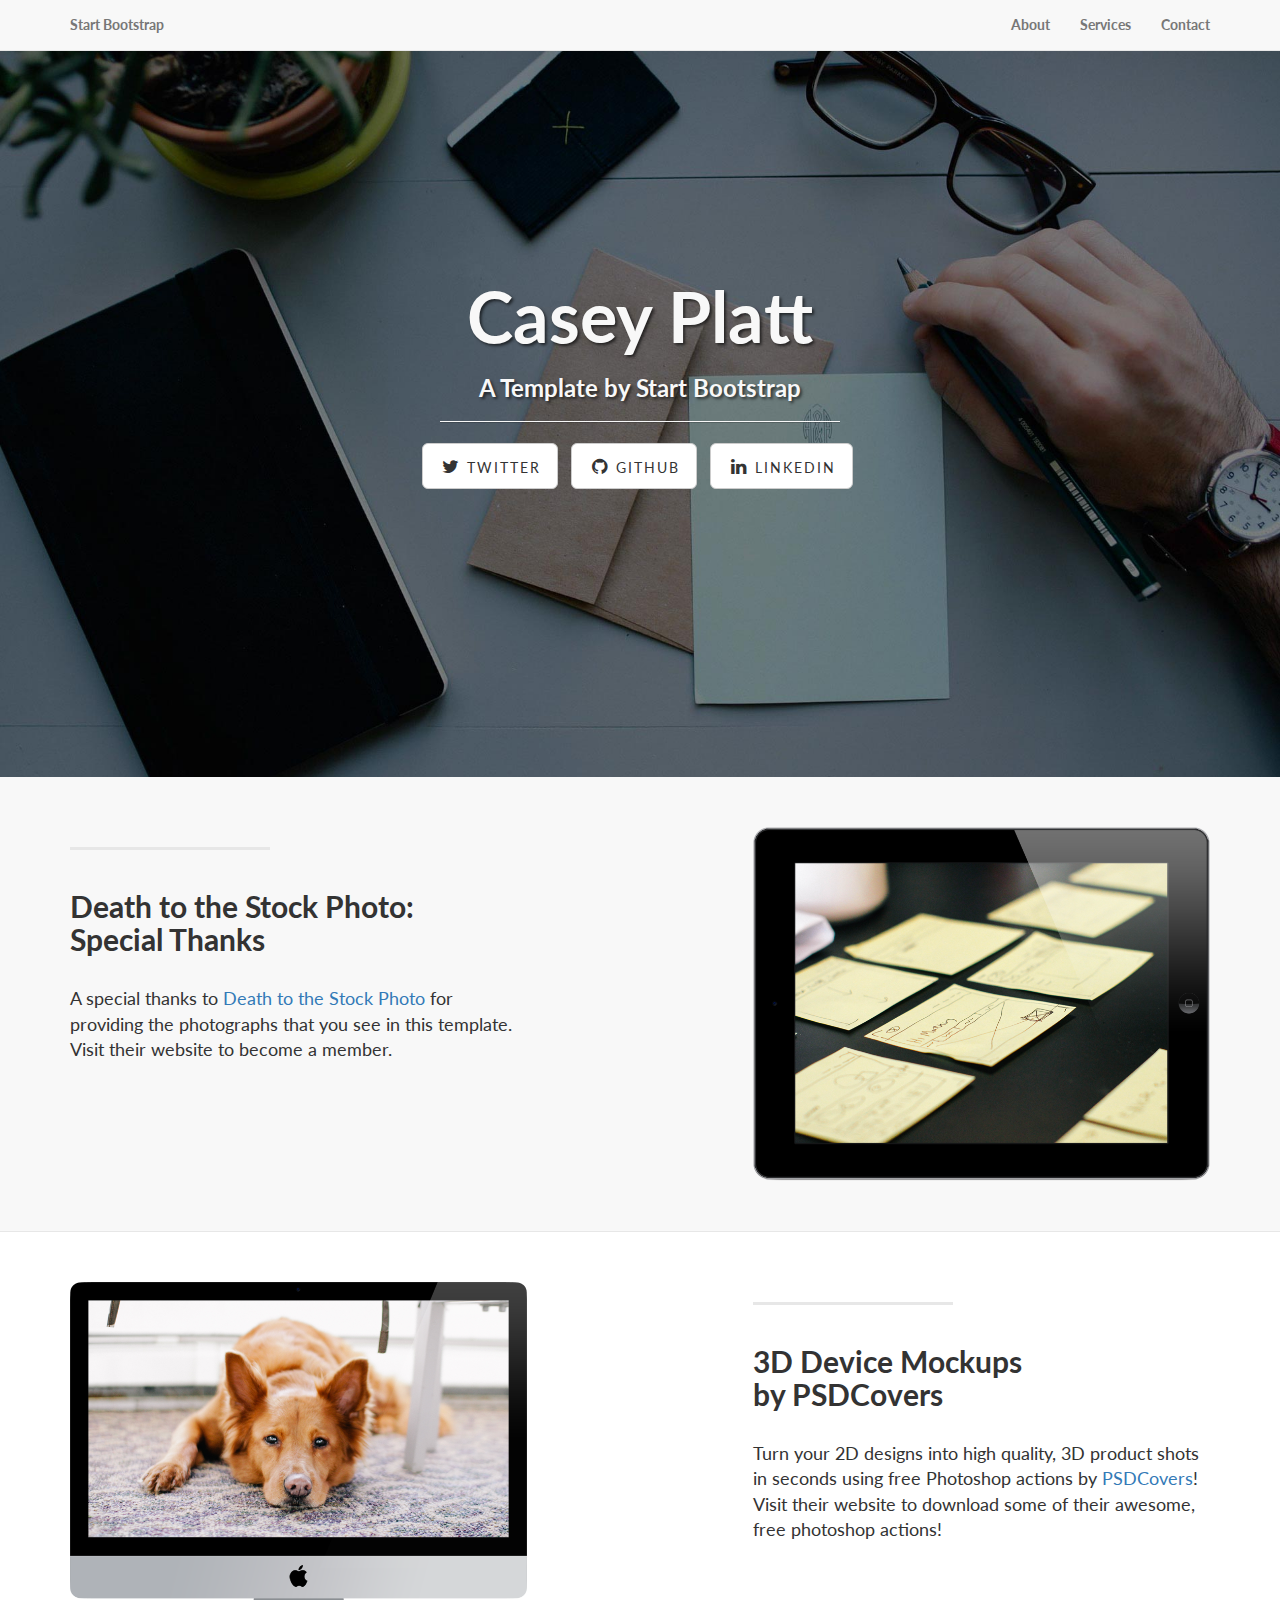
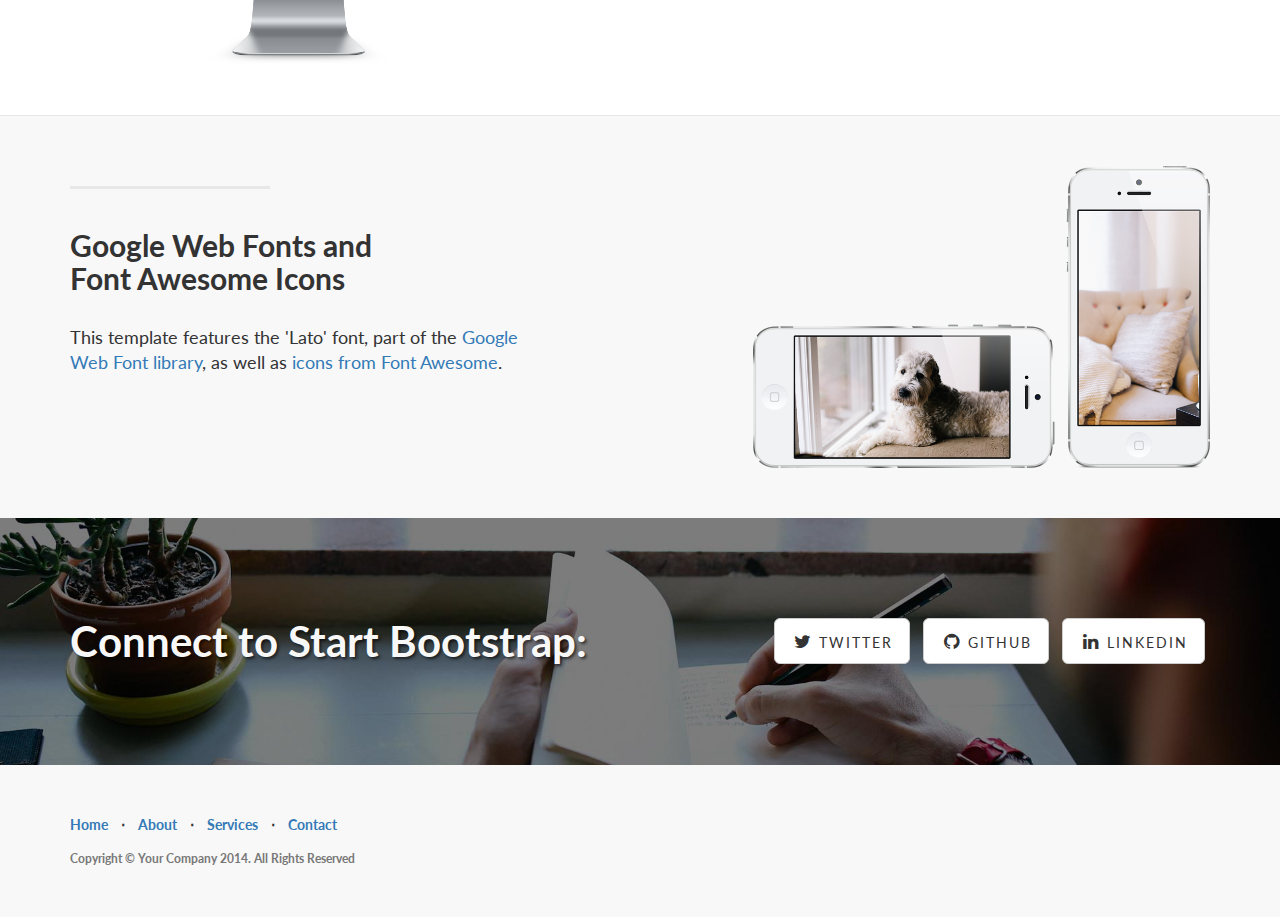
==== index.html @ 1c69d6a0 "Change name to my name" ====
<!DOCTYPE html>
<html lang="en">

<head>

    <meta charset="utf-8">
    <meta http-equiv="X-UA-Compatible" content="IE=edge">
    <meta name="viewport" content="width=device-width, initial-scale=1">
    <meta name="description" content="">
    <meta name="author" content="">

    <title>Landing Page - Start Bootstrap Theme</title>

    <!-- Bootstrap Core CSS -->
    <link href="css/bootstrap.min.css" rel="stylesheet">

    <!-- Custom CSS -->
    <link href="css/landing-page.css" rel="stylesheet">

    <!-- Custom Fonts -->
    <link href="font-awesome/css/font-awesome.min.css" rel="stylesheet" type="text/css">
    <link href="https://fonts.googleapis.com/css?family=Lato:300,400,700,300italic,400italic,700italic" rel="stylesheet" type="text/css">

    <!-- HTML5 Shim and Respond.js IE8 support of HTML5 elements and media queries -->
    <!-- WARNING: Respond.js doesn't work if you view the page via file:// -->
    <!--[if lt IE 9]>
        <script src="https://oss.maxcdn.com/libs/html5shiv/3.7.0/html5shiv.js"></script>
        <script src="https://oss.maxcdn.com/libs/respond.js/1.4.2/respond.min.js"></script>
    <![endif]-->

</head>

<body>

    <!-- Navigation -->
    <nav class="navbar navbar-default navbar-fixed-top topnav" role="navigation">
        <div class="container topnav">
            <!-- Brand and toggle get grouped for better mobile display -->
            <div class="navbar-header">
                <button type="button" class="navbar-toggle" data-toggle="collapse" data-target="#bs-example-navbar-collapse-1">
                    <span class="sr-only">Toggle navigation</span>
                    <span class="icon-bar"></span>
                    <span class="icon-bar"></span>
                    <span class="icon-bar"></span>
                </button>
                <a class="navbar-brand topnav" href="#">Start Bootstrap</a>
            </div>
            <!-- Collect the nav links, forms, and other content for toggling -->
            <div class="collapse navbar-collapse" id="bs-example-navbar-collapse-1">
                <ul class="nav navbar-nav navbar-right">
                    <li>
                        <a href="#about">About</a>
                    </li>
                    <li>
                        <a href="#services">Services</a>
                    </li>
                    <li>
                        <a href="#contact">Contact</a>
                    </li>
                </ul>
            </div>
            <!-- /.navbar-collapse -->
        </div>
        <!-- /.container -->
    </nav>


    <!-- Header -->
    <a name="about"></a>
    <div class="intro-header">
        <div class="container">

            <div class="row">
                <div class="col-lg-12">
                    <div class="intro-message">
                        <h1>Casey Platt</h1>
                        <h3>A Template by Start Bootstrap</h3>
                        <hr class="intro-divider">
                        <ul class="list-inline intro-social-buttons">
                            <li>
                                <a href="https://twitter.com/SBootstrap" class="btn btn-default btn-lg"><i class="fa fa-twitter fa-fw"></i> <span class="network-name">Twitter</span></a>
                            </li>
                            <li>
                                <a href="https://github.com/IronSummitMedia/startbootstrap" class="btn btn-default btn-lg"><i class="fa fa-github fa-fw"></i> <span class="network-name">Github</span></a>
                            </li>
                            <li>
                                <a href="#" class="btn btn-default btn-lg"><i class="fa fa-linkedin fa-fw"></i> <span class="network-name">Linkedin</span></a>
                            </li>
                        </ul>
                    </div>
                </div>
            </div>

        </div>
        <!-- /.container -->

    </div>
    <!-- /.intro-header -->

    <!-- Page Content -->

	<a  name="services"></a>
    <div class="content-section-a">

        <div class="container">
            <div class="row">
                <div class="col-lg-5 col-sm-6">
                    <hr class="section-heading-spacer">
                    <div class="clearfix"></div>
                    <h2 class="section-heading">Death to the Stock Photo:<br>Special Thanks</h2>
                    <p class="lead">A special thanks to <a target="_blank" href="http://join.deathtothestockphoto.com/">Death to the Stock Photo</a> for providing the photographs that you see in this template. Visit their website to become a member.</p>
                </div>
                <div class="col-lg-5 col-lg-offset-2 col-sm-6">
                    <img class="img-responsive" src="img/ipad.png" alt="">
                </div>
            </div>

        </div>
        <!-- /.container -->

    </div>
    <!-- /.content-section-a -->

    <div class="content-section-b">

        <div class="container">

            <div class="row">
                <div class="col-lg-5 col-lg-offset-1 col-sm-push-6  col-sm-6">
                    <hr class="section-heading-spacer">
                    <div class="clearfix"></div>
                    <h2 class="section-heading">3D Device Mockups<br>by PSDCovers</h2>
                    <p class="lead">Turn your 2D designs into high quality, 3D product shots in seconds using free Photoshop actions by <a target="_blank" href="http://www.psdcovers.com/">PSDCovers</a>! Visit their website to download some of their awesome, free photoshop actions!</p>
                </div>
                <div class="col-lg-5 col-sm-pull-6  col-sm-6">
                    <img class="img-responsive" src="img/dog.png" alt="">
                </div>
            </div>

        </div>
        <!-- /.container -->

    </div>
    <!-- /.content-section-b -->

    <div class="content-section-a">

        <div class="container">

            <div class="row">
                <div class="col-lg-5 col-sm-6">
                    <hr class="section-heading-spacer">
                    <div class="clearfix"></div>
                    <h2 class="section-heading">Google Web Fonts and<br>Font Awesome Icons</h2>
                    <p class="lead">This template features the 'Lato' font, part of the <a target="_blank" href="http://www.google.com/fonts">Google Web Font library</a>, as well as <a target="_blank" href="http://fontawesome.io">icons from Font Awesome</a>.</p>
                </div>
                <div class="col-lg-5 col-lg-offset-2 col-sm-6">
                    <img class="img-responsive" src="img/phones.png" alt="">
                </div>
            </div>

        </div>
        <!-- /.container -->

    </div>
    <!-- /.content-section-a -->

	<a  name="contact"></a>
    <div class="banner">

        <div class="container">

            <div class="row">
                <div class="col-lg-6">
                    <h2>Connect to Start Bootstrap:</h2>
                </div>
                <div class="col-lg-6">
                    <ul class="list-inline banner-social-buttons">
                        <li>
                            <a href="https://twitter.com/SBootstrap" class="btn btn-default btn-lg"><i class="fa fa-twitter fa-fw"></i> <span class="network-name">Twitter</span></a>
                        </li>
                        <li>
                            <a href="https://github.com/IronSummitMedia/startbootstrap" class="btn btn-default btn-lg"><i class="fa fa-github fa-fw"></i> <span class="network-name">Github</span></a>
                        </li>
                        <li>
                            <a href="#" class="btn btn-default btn-lg"><i class="fa fa-linkedin fa-fw"></i> <span class="network-name">Linkedin</span></a>
                        </li>
                    </ul>
                </div>
            </div>

        </div>
        <!-- /.container -->

    </div>
    <!-- /.banner -->

    <!-- Footer -->
    <footer>
        <div class="container">
            <div class="row">
                <div class="col-lg-12">
                    <ul class="list-inline">
                        <li>
                            <a href="#">Home</a>
                        </li>
                        <li class="footer-menu-divider">&sdot;</li>
                        <li>
                            <a href="#about">About</a>
                        </li>
                        <li class="footer-menu-divider">&sdot;</li>
                        <li>
                            <a href="#services">Services</a>
                        </li>
                        <li class="footer-menu-divider">&sdot;</li>
                        <li>
                            <a href="#contact">Contact</a>
                        </li>
                    </ul>
                    <p class="copyright text-muted small">Copyright &copy; Your Company 2014. All Rights Reserved</p>
                </div>
            </div>
        </div>
    </footer>

    <!-- jQuery -->
    <script src="js/jquery.js"></script>

    <!-- Bootstrap Core JavaScript -->
    <script src="js/bootstrap.min.js"></script>

</body>

</html>
---- css/landing-page.css ----
/*
 * Start Bootstrap - Landing Page (http://startbootstrap.com/)
 * Copyright 2013-2016 Start Bootstrap
 * Licensed under MIT (https://github.com/BlackrockDigital/startbootstrap/blob/gh-pages/LICENSE)
 */

body,
html {
    width: 100%;
    height: 100%;
}

body,
h1,
h2,
h3,
h4,
h5,
h6 {
    font-family: "Lato","Helvetica Neue",Helvetica,Arial,sans-serif;
    font-weight: 700;
}

.topnav {
    font-size: 14px; 
}

.lead {
    font-size: 18px;
    font-weight: 400;
}

.intro-header {
    padding-top: 50px; /* If you're making other pages, make sure there is 50px of padding to make sure the navbar doesn't overlap content! */
    padding-bottom: 50px;
    text-align: center;
    color: #f8f8f8;
    background: url(../img/intro-bg.jpg) no-repeat center center;
    background-size: cover;
}

.intro-message {
    position: relative;
    padding-top: 20%;
    padding-bottom: 20%;
}

.intro-message > h1 {
    margin: 0;
    text-shadow: 2px 2px 3px rgba(0,0,0,0.6);
    font-size: 5em;
}

.intro-divider {
    width: 400px;
    border-top: 1px solid #f8f8f8;
    border-bottom: 1px solid rgba(0,0,0,0.2);
}

.intro-message > h3 {
    text-shadow: 2px 2px 3px rgba(0,0,0,0.6);
}

@media(max-width:767px) {
    .intro-message {
        padding-bottom: 15%;
    }

    .intro-message > h1 {
        font-size: 3em;
    }

    ul.intro-social-buttons > li {
        display: block;
        margin-bottom: 20px;
        padding: 0;
    }

    ul.intro-social-buttons > li:last-child {
        margin-bottom: 0;
    }

    .intro-divider {
        width: 100%;
    }
}

.network-name {
    text-transform: uppercase;
    font-size: 14px;
    font-weight: 400;
    letter-spacing: 2px;
}

.content-section-a {
    padding: 50px 0;
    background-color: #f8f8f8;
}

.content-section-b {
    padding: 50px 0;
    border-top: 1px solid #e7e7e7;
    border-bottom: 1px solid #e7e7e7;
}

.section-heading {
    margin-bottom: 30px;
}

.section-heading-spacer {
    float: left;
    width: 200px;
    border-top: 3px solid #e7e7e7;
}

.banner {
    padding: 100px 0;
    color: #f8f8f8;
    background: url(../img/banner-bg.jpg) no-repeat center center;
    background-size: cover;
}

.banner h2 {
    margin: 0;
    text-shadow: 2px 2px 3px rgba(0,0,0,0.6);
    font-size: 3em;
}

.banner ul {
    margin-bottom: 0;
}

.banner-social-buttons {
    float: right;
    margin-top: 0;
}

@media(max-width:1199px) {
    ul.banner-social-buttons {
        float: left;
        margin-top: 15px;
    }
}

@media(max-width:767px) {
    .banner h2 {
        margin: 0;
        text-shadow: 2px 2px 3px rgba(0,0,0,0.6);
        font-size: 3em;
    }

    ul.banner-social-buttons > li {
        display: block;
        margin-bottom: 20px;
        padding: 0;
    }

    ul.banner-social-buttons > li:last-child {
        margin-bottom: 0;
    }
}

footer {
    padding: 50px 0;
    background-color: #f8f8f8;
}

p.copyright {
    margin: 15px 0 0;
}
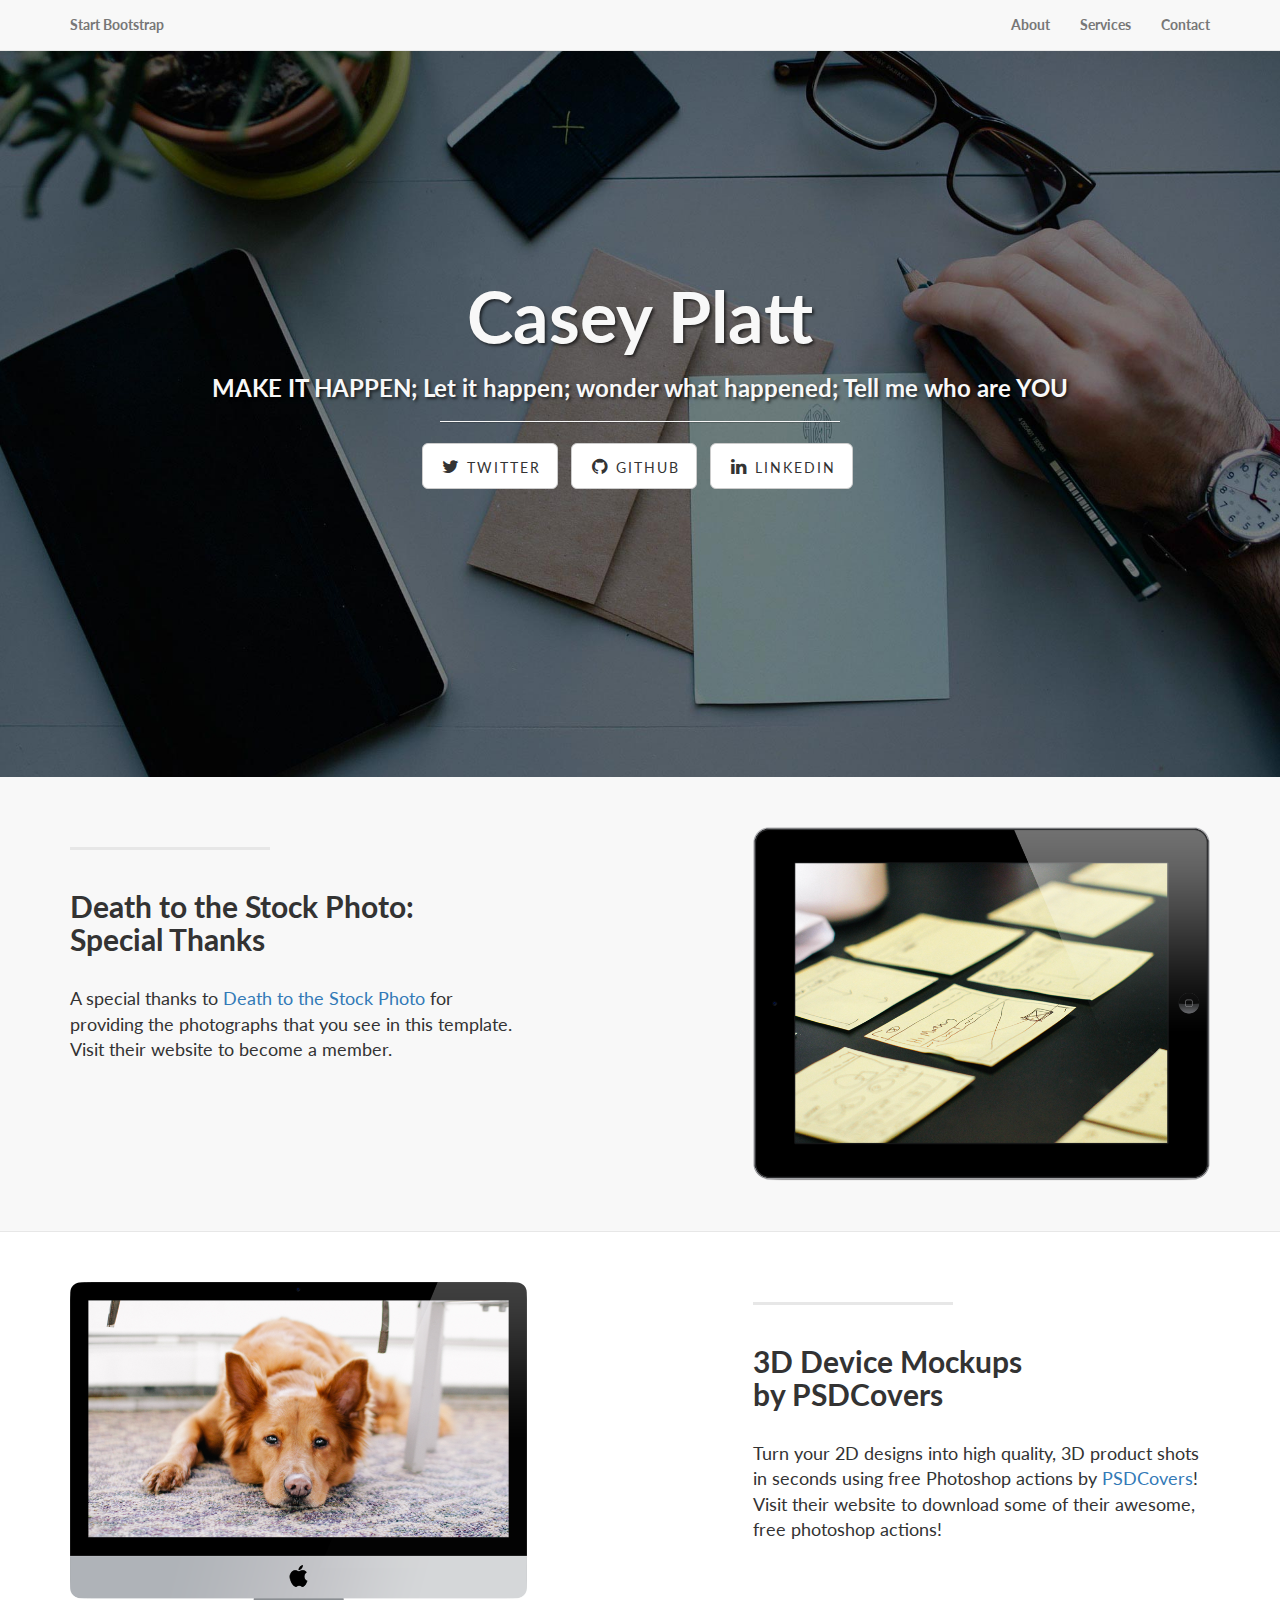
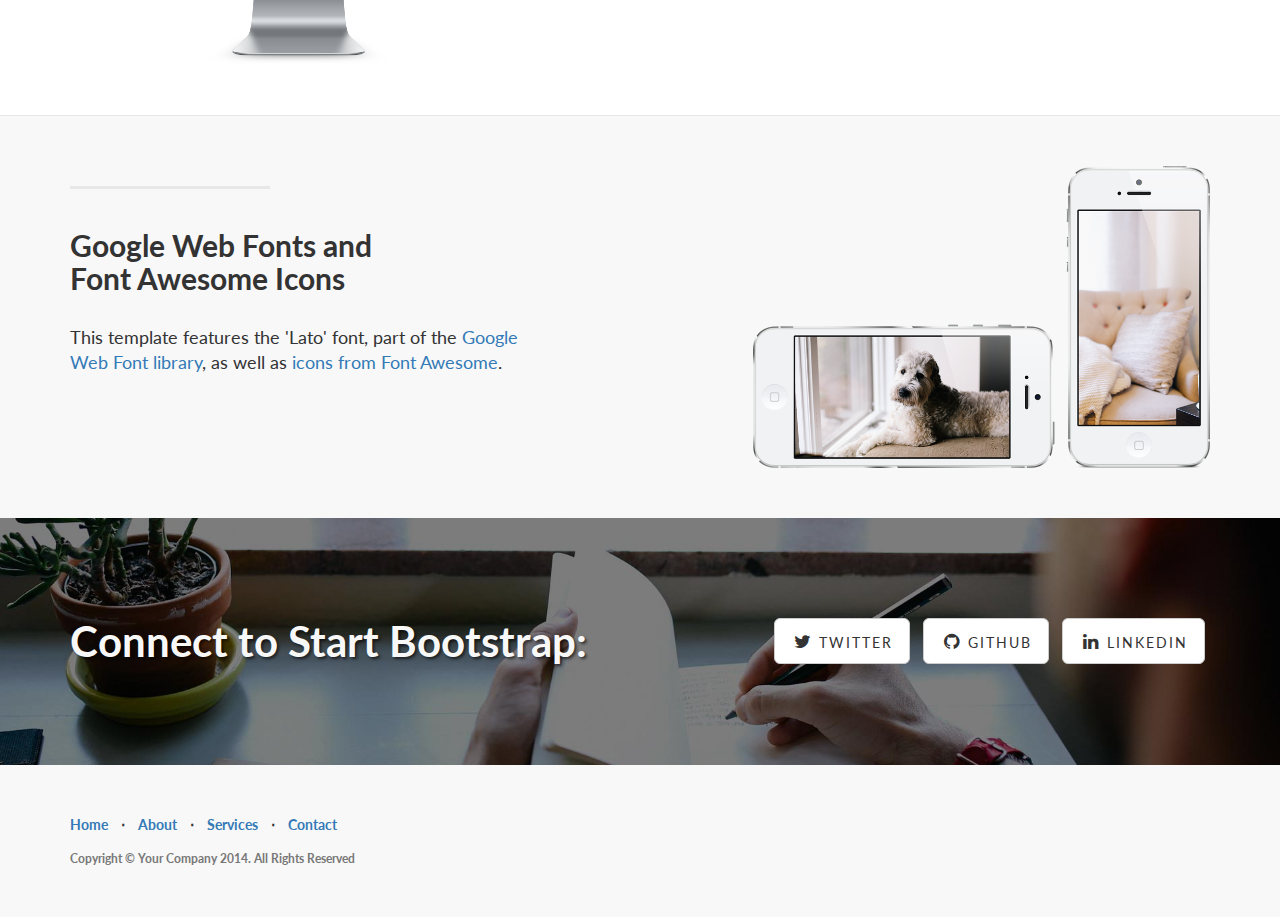
==== commit 5512e817: "MAKE IT HAPPEN" ====
--- a/index.html
+++ b/index.html
@@ -74,7 +74,7 @@
                 <div class="col-lg-12">
                     <div class="intro-message">
                         <h1>Casey Platt</h1>
-                        <h3>A Template by Start Bootstrap</h3>
+                        <h3>MAKE IT HAPPEN; Let it happen; wonder what happened;  Tell me who are YOU</h3>
                         <hr class="intro-divider">
                         <ul class="list-inline intro-social-buttons">
                             <li>
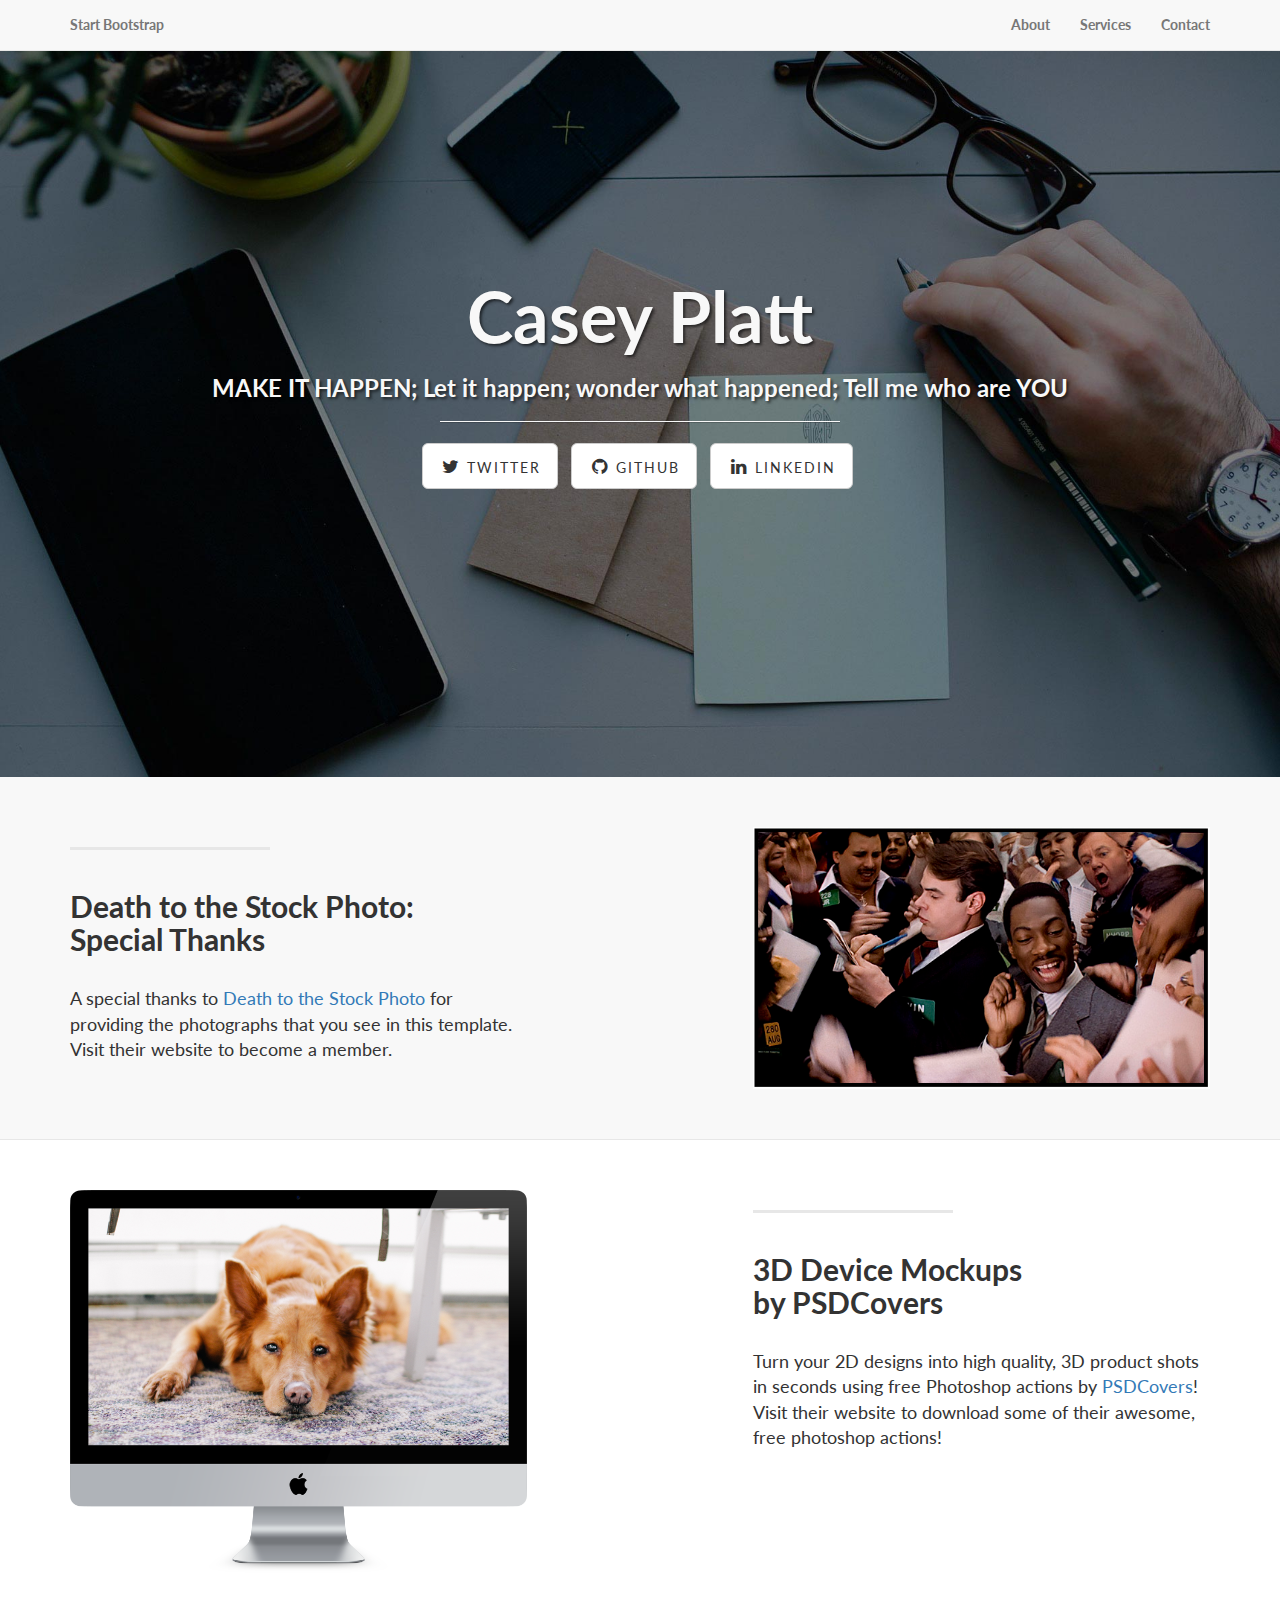
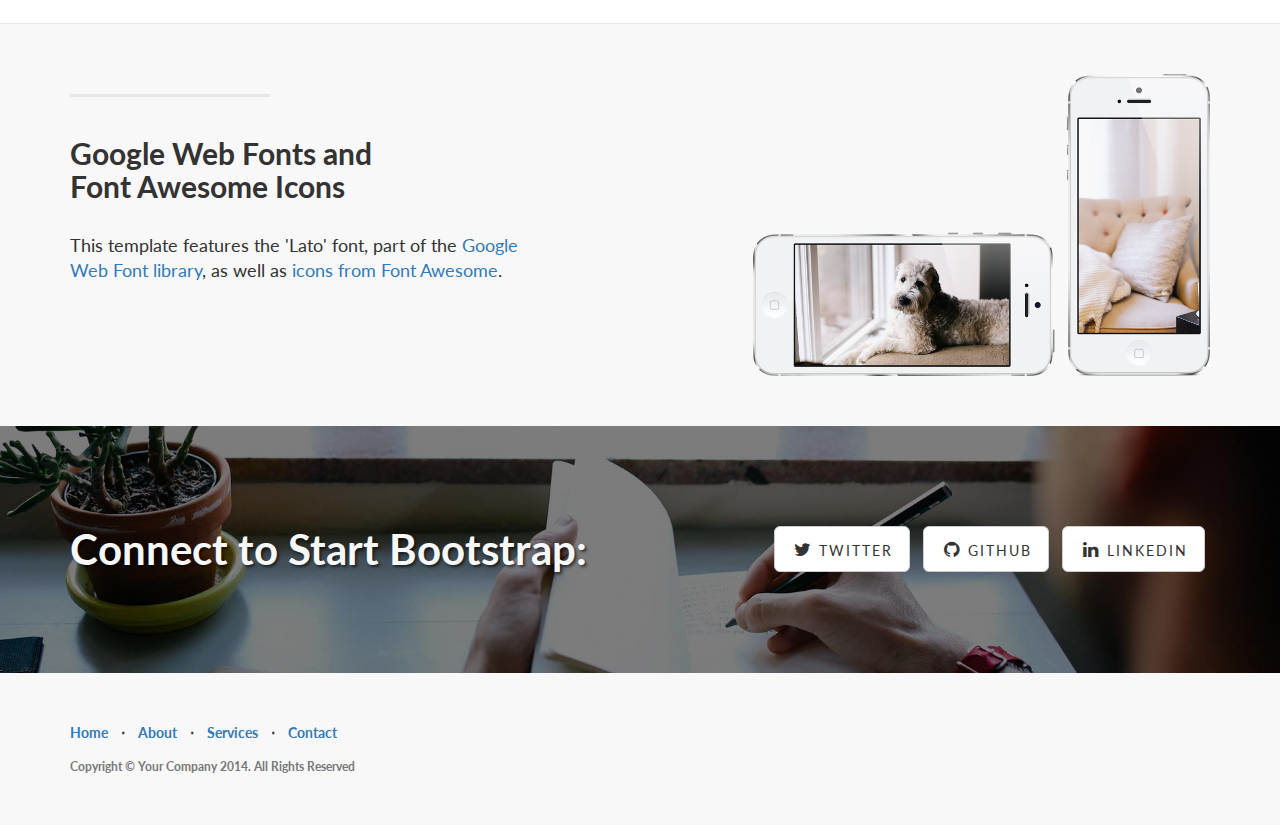
==== commit 6de11948: "tradingplaces" ====
--- a/index.html
+++ b/index.html
@@ -111,7 +111,7 @@
                     <p class="lead">A special thanks to <a target="_blank" href="http://join.deathtothestockphoto.com/">Death to the Stock Photo</a> for providing the photographs that you see in this template. Visit their website to become a member.</p>
                 </div>
                 <div class="col-lg-5 col-lg-offset-2 col-sm-6">
-                    <img class="img-responsive" src="img/ipad.png" alt="">
+                    <img class="img-responsive" src="img/tradingplaces_bd.jpg" alt="">
                 </div>
             </div>
 
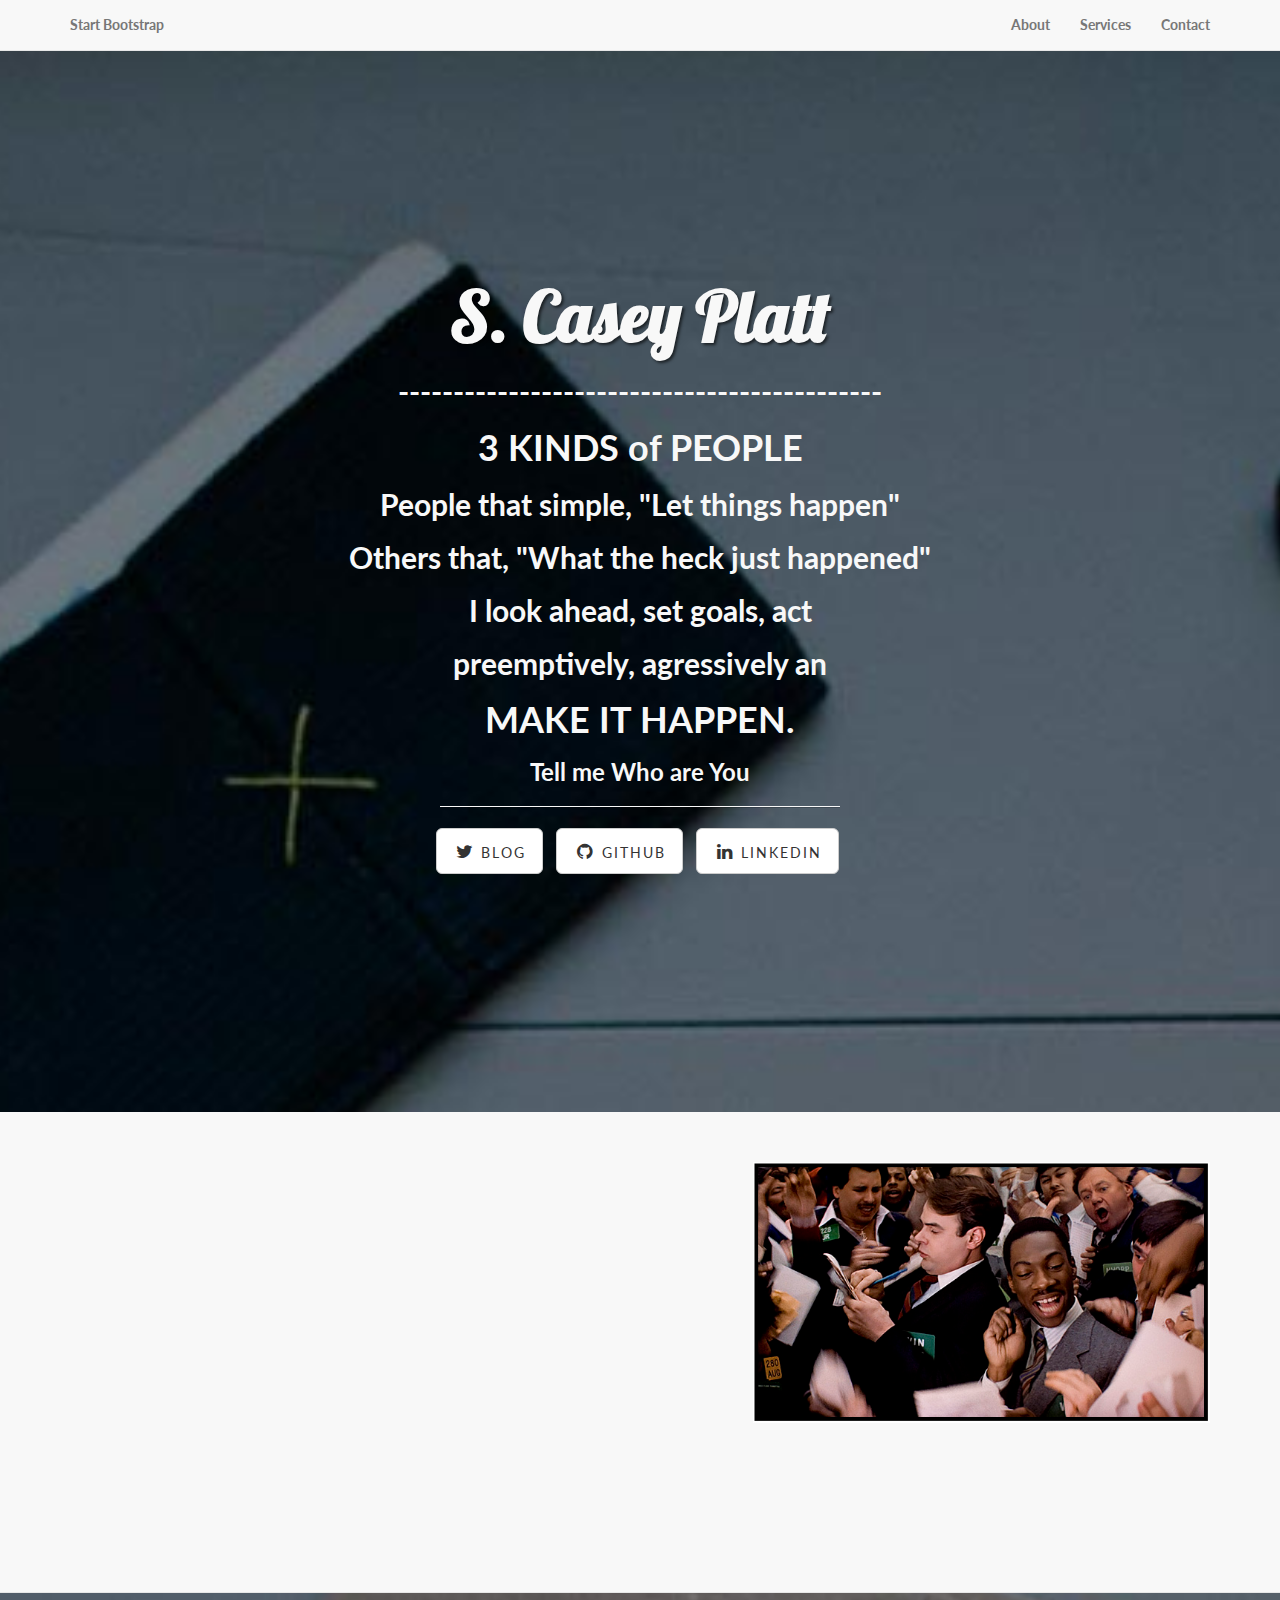
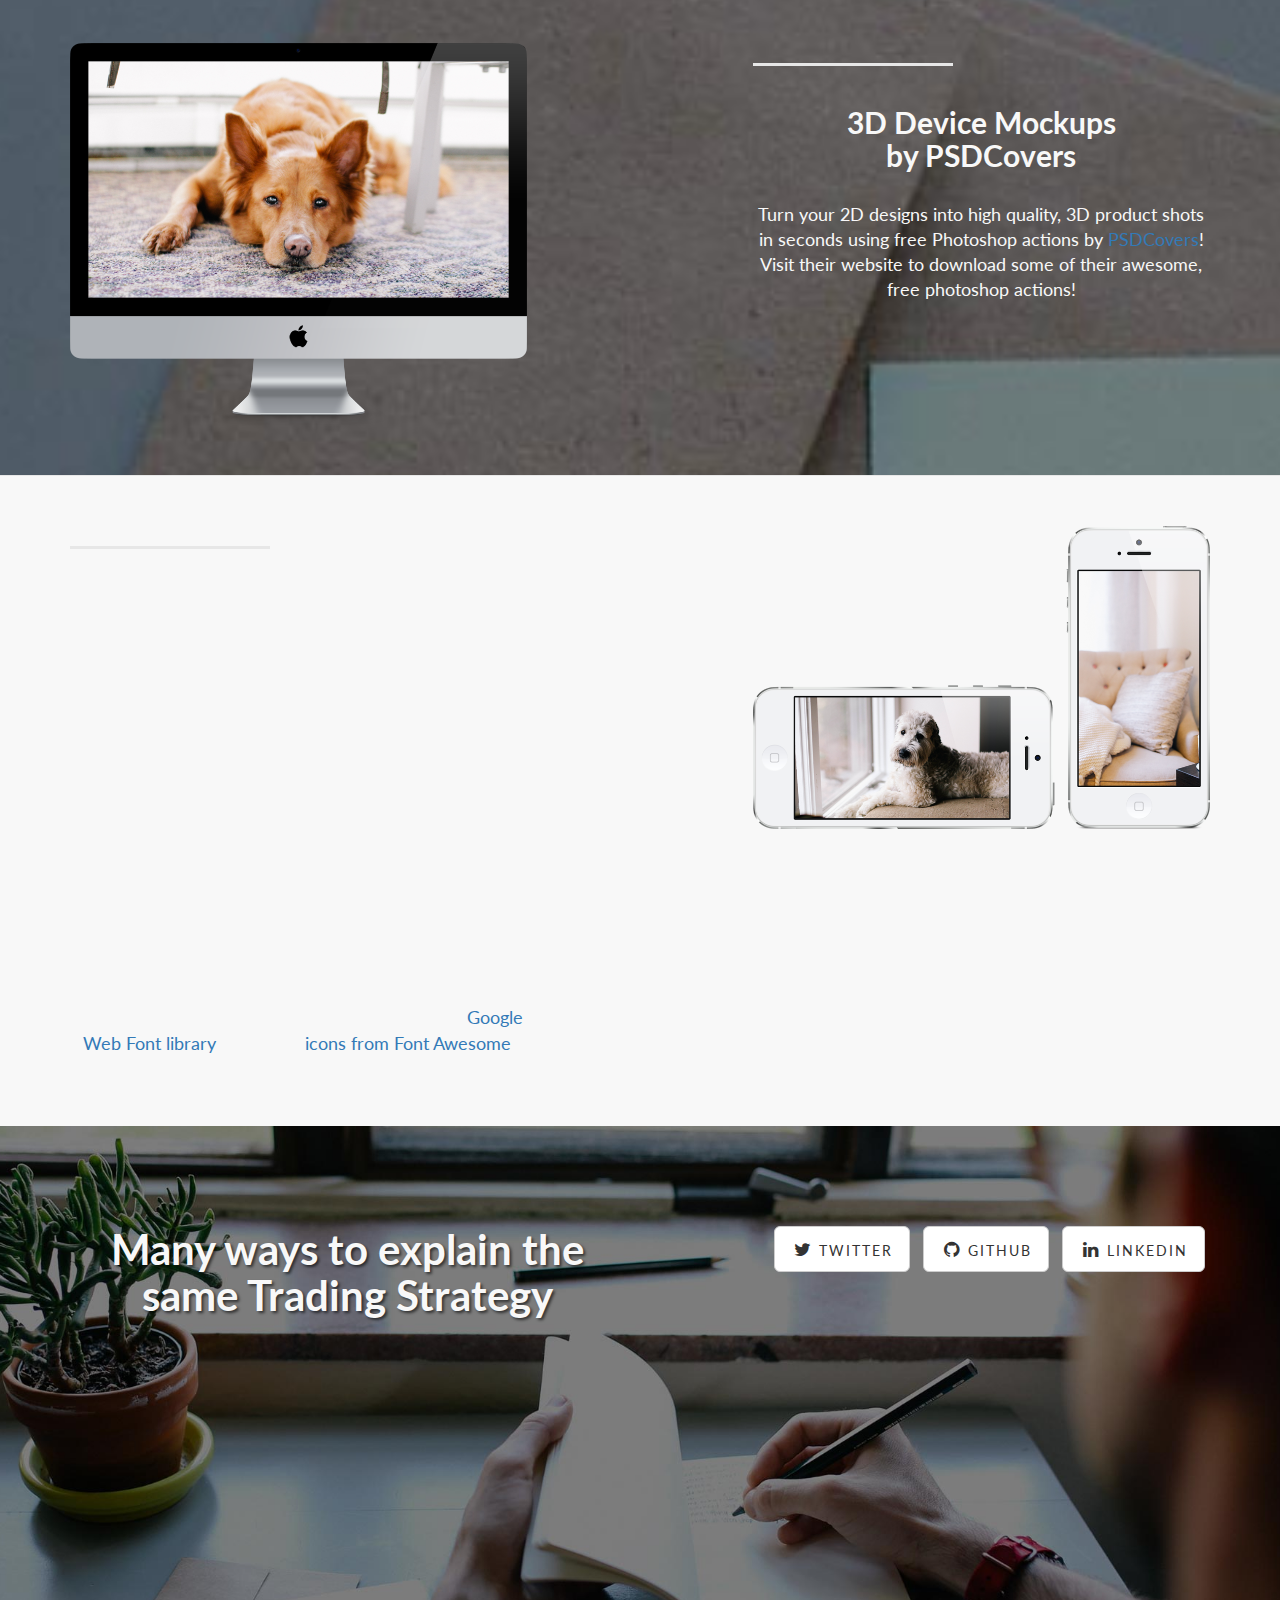
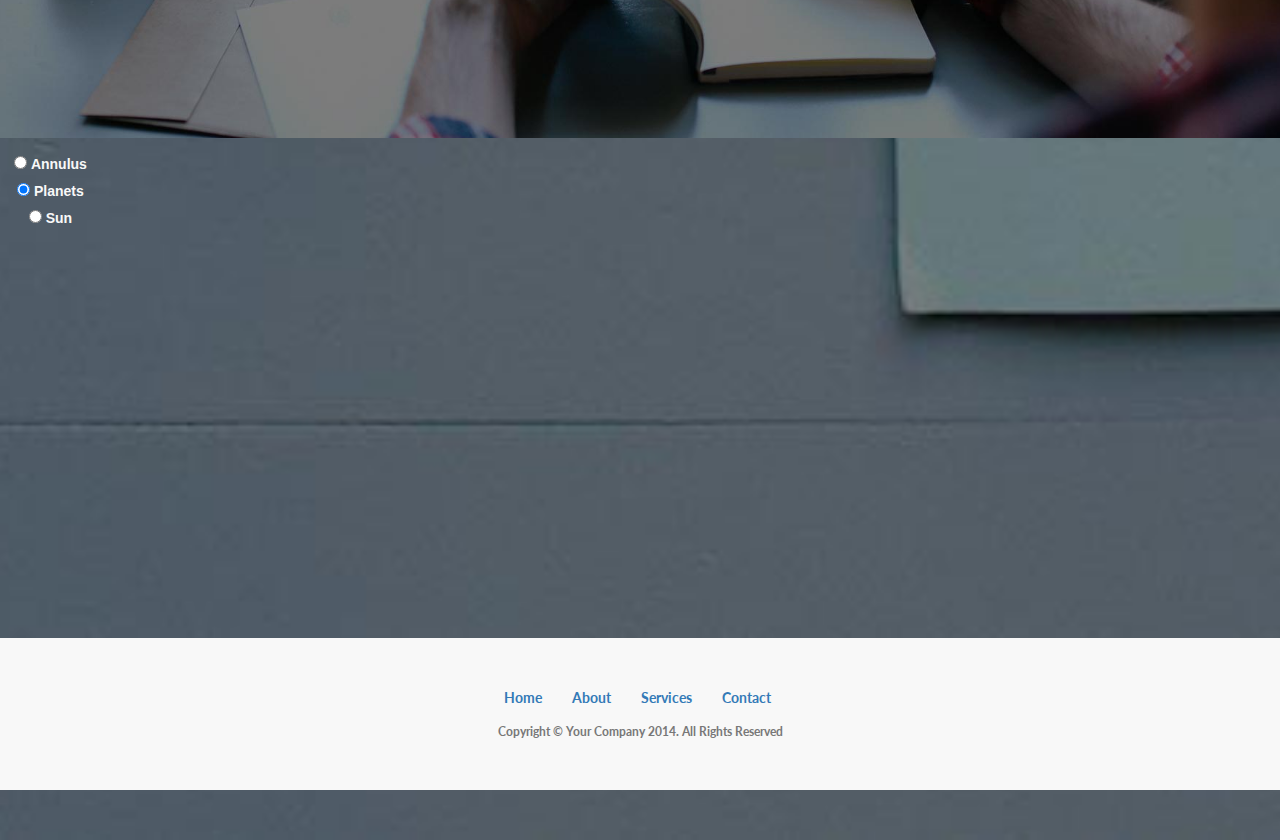
==== commit e277673c: "new video" ====
--- a/index.html
+++ b/index.html
@@ -16,17 +16,20 @@
 
     <!-- Custom CSS -->
     <link href="css/landing-page.css" rel="stylesheet">
-
+    <link href="css/style.css" rel="stylesheet">
+    <link href="https://fonts.googleapis.com/css?family=Lobster|Lora" rel="stylesheet">
     <!-- Custom Fonts -->
     <link href="font-awesome/css/font-awesome.min.css" rel="stylesheet" type="text/css">
     <link href="https://fonts.googleapis.com/css?family=Lato:300,400,700,300italic,400italic,700italic" rel="stylesheet" type="text/css">
-
+    <link href="https://fonts.googleapis.com/css?family=Lora" rel="stylesheet">
+    <link href="https://fonts.googleapis.com/css?family=Bungee" rel="stylesheet">
     <!-- HTML5 Shim and Respond.js IE8 support of HTML5 elements and media queries -->
     <!-- WARNING: Respond.js doesn't work if you view the page via file:// -->
     <!--[if lt IE 9]>
         <script src="https://oss.maxcdn.com/libs/html5shiv/3.7.0/html5shiv.js"></script>
         <script src="https://oss.maxcdn.com/libs/respond.js/1.4.2/respond.min.js"></script>
     <![endif]-->
+    <script src="https://d3js.org/d3.v4.min.js"></script>
 
 </head>
 
@@ -73,18 +76,27 @@
             <div class="row">
                 <div class="col-lg-12">
                     <div class="intro-message">
-                        <h1>Casey Platt</h1>
-                        <h3>MAKE IT HAPPEN; Let it happen; wonder what happened;  Tell me who are YOU</h3>
+                        <h1 class="anything">
+                        S. Casey Platt</h1>
+                        <div> 
+                        <h2>--------------------------------------------</h2>
+                        <h1>         3 KINDS of PEOPLE                  </h1>
+                        <h2> People that simple, "Let things happen"</h2>
+                        <h2>Others that, "What the heck just happened"</h2>
+                          <h2>    I look ahead, set goals, act   </h2>
+                          <h2>    preemptively, agressively an   </h2>
+                          <h1>         MAKE IT HAPPEN.           </h1>
+                          <h3>       Tell me Who are You         </h3>
                         <hr class="intro-divider">
                         <ul class="list-inline intro-social-buttons">
                             <li>
-                                <a href="https://twitter.com/SBootstrap" class="btn btn-default btn-lg"><i class="fa fa-twitter fa-fw"></i> <span class="network-name">Twitter</span></a>
+                                <a href="https://medium.com/@caseyplatt" class="btn btn-default btn-lg"><i class="fa fa-twitter fa-fw"></i> <span class="network-name">Blog</span></a>
                             </li>
                             <li>
-                                <a href="https://github.com/IronSummitMedia/startbootstrap" class="btn btn-default btn-lg"><i class="fa fa-github fa-fw"></i> <span class="network-name">Github</span></a>
+                                <a href="https://github.com/SplashGordonMD" class="btn btn-default btn-lg"><i class="fa fa-github fa-fw"></i> <span class="network-name">Github</span></a>
                             </li>
                             <li>
-                                <a href="#" class="btn btn-default btn-lg"><i class="fa fa-linkedin fa-fw"></i> <span class="network-name">Linkedin</span></a>
+                                <a href="https://www.linkedin.com/in/casey-platt-91515118#" class="btn btn-default btn-lg"><i class="fa fa-linkedin fa-fw"></i> <span class="network-name">Linkedin</span></a>
                             </li>
                         </ul>
                     </div>
@@ -105,10 +117,8 @@
         <div class="container">
             <div class="row">
                 <div class="col-lg-5 col-sm-6">
-                    <hr class="section-heading-spacer">
                     <div class="clearfix"></div>
-                    <h2 class="section-heading">Death to the Stock Photo:<br>Special Thanks</h2>
-                    <p class="lead">A special thanks to <a target="_blank" href="http://join.deathtothestockphoto.com/">Death to the Stock Photo</a> for providing the photographs that you see in this template. Visit their website to become a member.</p>
+                    <h2 class="section-heading">This dipicts how I made a living for the better part of my life.  Taking risks, using derivatives to spread the risk, and managing an inventory of Stocks, Options & Futures delta neutral. People used the terms volatility arbitrage, or market making but make no mistake "it's not everything they say but, no place i'd rather be".<br></h2>
                 </div>
                 <div class="col-lg-5 col-lg-offset-2 col-sm-6">
                     <img class="img-responsive" src="img/tradingplaces_bd.jpg" alt="">
@@ -151,6 +161,7 @@
                 <div class="col-lg-5 col-sm-6">
                     <hr class="section-heading-spacer">
                     <div class="clearfix"></div>
+                    <iframe width="560" height="315" src="https://www.youtube.com/embed/UmpPa9Ik_48" frameborder="0" allowfullscreen></iframe>
                     <h2 class="section-heading">Google Web Fonts and<br>Font Awesome Icons</h2>
                     <p class="lead">This template features the 'Lato' font, part of the <a target="_blank" href="http://www.google.com/fonts">Google Web Font library</a>, as well as <a target="_blank" href="http://fontawesome.io">icons from Font Awesome</a>.</p>
                 </div>
@@ -172,12 +183,13 @@
 
             <div class="row">
                 <div class="col-lg-6">
-                    <h2>Connect to Start Bootstrap:</h2>
+                    <h2>Many ways to explain the same Trading Strategy</h2>
+                    <iframe width="560" height="315" src="https://www.youtube.com/embed/8zJa19jSaBg" frameborder="0" allowfullscreen></iframe>
                 </div>
                 <div class="col-lg-6">
                     <ul class="list-inline banner-social-buttons">
                         <li>
-                            <a href="https://twitter.com/SBootstrap" class="btn btn-default btn-lg"><i class="fa fa-twitter fa-fw"></i> <span class="network-name">Twitter</span></a>
+                            <a href="https://twitter.com/actualize" class="btn btn-default btn-lg"><i class="fa fa-twitter fa-fw"></i> <span class="network-name">Twitter</span></a>
                         </li>
                         <li>
                             <a href="https://github.com/IronSummitMedia/startbootstrap" class="btn btn-default btn-lg"><i class="fa fa-github fa-fw"></i> <span class="network-name">Github</span></a>
@@ -194,6 +206,16 @@
 
     </div>
     <!-- /.banner -->
+    <div class="animation">
+        <form>
+          <input type="radio" name="reference" id="ref-annulus">
+          <label for="ref-annulus">Annulus</label><br>
+          <input type="radio" name="reference" id="ref-planet" checked>
+          <label for="ref-planet">Planets</label><br>
+          <input type="radio" name="reference" id="ref-sun">
+          <label for="ref-sun">Sun</label>
+        </form>
+    </div>
 
     <!-- Footer -->
     <footer>
@@ -228,6 +250,102 @@
 
     <!-- Bootstrap Core JavaScript -->
     <script src="js/bootstrap.min.js"></script>
+    <script>
+
+    var width = 960,
+        height = 500,
+        radius = 80,
+        x = Math.sin(2 * Math.PI / 3),
+        y = Math.cos(2 * Math.PI / 3);
+
+    var offset = 0,
+        speed = 4,
+        start = Date.now();
+
+    var svg = d3.select("body").append("svg")
+        .attr("width", width)
+        .attr("height", height)
+      .append("g")
+        .attr("transform", "translate(" + width / 2 + "," + height / 2 + ")scale(.55)")
+      .append("g");
+
+    var frame = svg.append("g")
+        .datum({radius: Infinity});
+
+    frame.append("g")
+        .attr("class", "annulus")
+        .datum({teeth: 80, radius: -radius * 5, annulus: true})
+      .append("path")
+        .attr("d", gear);
+
+    frame.append("g")
+        .attr("class", "sun")
+        .datum({teeth: 16, radius: radius})
+      .append("path")
+        .attr("d", gear);
+
+    frame.append("g")
+        .attr("class", "planet")
+        .attr("transform", "translate(0,-" + radius * 3 + ")")
+        .datum({teeth: 32, radius: -radius * 2})
+      .append("path")
+        .attr("d", gear);
+
+    frame.append("g")
+        .attr("class", "planet")
+        .attr("transform", "translate(" + -radius * 3 * x + "," + -radius * 3 * y + ")")
+        .datum({teeth: 32, radius: -radius * 2})
+      .append("path")
+        .attr("d", gear);
+
+    frame.append("g")
+        .attr("class", "planet")
+        .attr("transform", "translate(" + radius * 3 * x + "," + -radius * 3 * y + ")")
+        .datum({teeth: 32, radius: -radius * 2})
+      .append("path")
+        .attr("d", gear);
+
+    d3.selectAll("input[name=reference]")
+      .data([radius * 5, Infinity, -radius])
+        .on("change", function(radius1) {
+          var radius0 = frame.datum().radius, angle = (Date.now() - start) * speed;
+          frame.datum({radius: radius1});
+          svg.attr("transform", "rotate(" + (offset += angle / radius0 - angle / radius1) + ")");
+        });
+
+    d3.selectAll("input[name=speed]")
+        .on("change", function() { speed = +this.value; });
+
+    function gear(d) {
+      var n = d.teeth,
+          r2 = Math.abs(d.radius),
+          r0 = r2 - 8,
+          r1 = r2 + 8,
+          r3 = d.annulus ? (r3 = r0, r0 = r1, r1 = r3, r2 + 20) : 20,
+          da = Math.PI / n,
+          a0 = -Math.PI / 2 + (d.annulus ? Math.PI / n : 0),
+          i = -1,
+          path = ["M", r0 * Math.cos(a0), ",", r0 * Math.sin(a0)];
+      while (++i < n) path.push(
+          "A", r0, ",", r0, " 0 0,1 ", r0 * Math.cos(a0 += da), ",", r0 * Math.sin(a0),
+          "L", r2 * Math.cos(a0), ",", r2 * Math.sin(a0),
+          "L", r1 * Math.cos(a0 += da / 3), ",", r1 * Math.sin(a0),
+          "A", r1, ",", r1, " 0 0,1 ", r1 * Math.cos(a0 += da / 3), ",", r1 * Math.sin(a0),
+          "L", r2 * Math.cos(a0 += da / 3), ",", r2 * Math.sin(a0),
+          "L", r0 * Math.cos(a0), ",", r0 * Math.sin(a0));
+      path.push("M0,", -r3, "A", r3, ",", r3, " 0 0,0 0,", r3, "A", r3, ",", r3, " 0 0,0 0,", -r3, "Z");
+      return path.join("");
+    }
+
+    d3.timer(function() {
+      var angle = (Date.now() - start) * speed,
+          transform = function(d) { return "rotate(" + angle / d.radius + ")"; };
+      frame.selectAll("path").attr("transform", transform);
+      frame.attr("transform", transform); // frame of reference
+    });
+
+    </script>
+
 
 </body>
 
--- a/css/style.css
+++ b/css/style.css
@@ -0,0 +1,42 @@
+.anything {
+  font-family: 'Lobster', cursive;
+}
+
+.bungee-font {
+  font-family: 'Bungee';
+}
+
+.blank-font{
+  font-family: 'Scheherazade', serif;
+
+}
+.animation {
+  font-family: "Helvetica Neue", Helvetica, Arial, sans-serif;
+  width: 960px;
+  height: 500px;
+  position: relative;
+}
+
+form {
+  position: absolute;
+  top: 1em;
+  left: 1em;
+}
+
+path {
+  fill-rule: evenodd;
+  stroke: #333;
+  stroke-width: 2px;
+}
+
+.sun path {
+  fill: #6baed6;
+}
+
+.planet path {
+  fill: #9ecae1;
+}
+
+.annulus path {
+  fill: #c6dbef;
+}
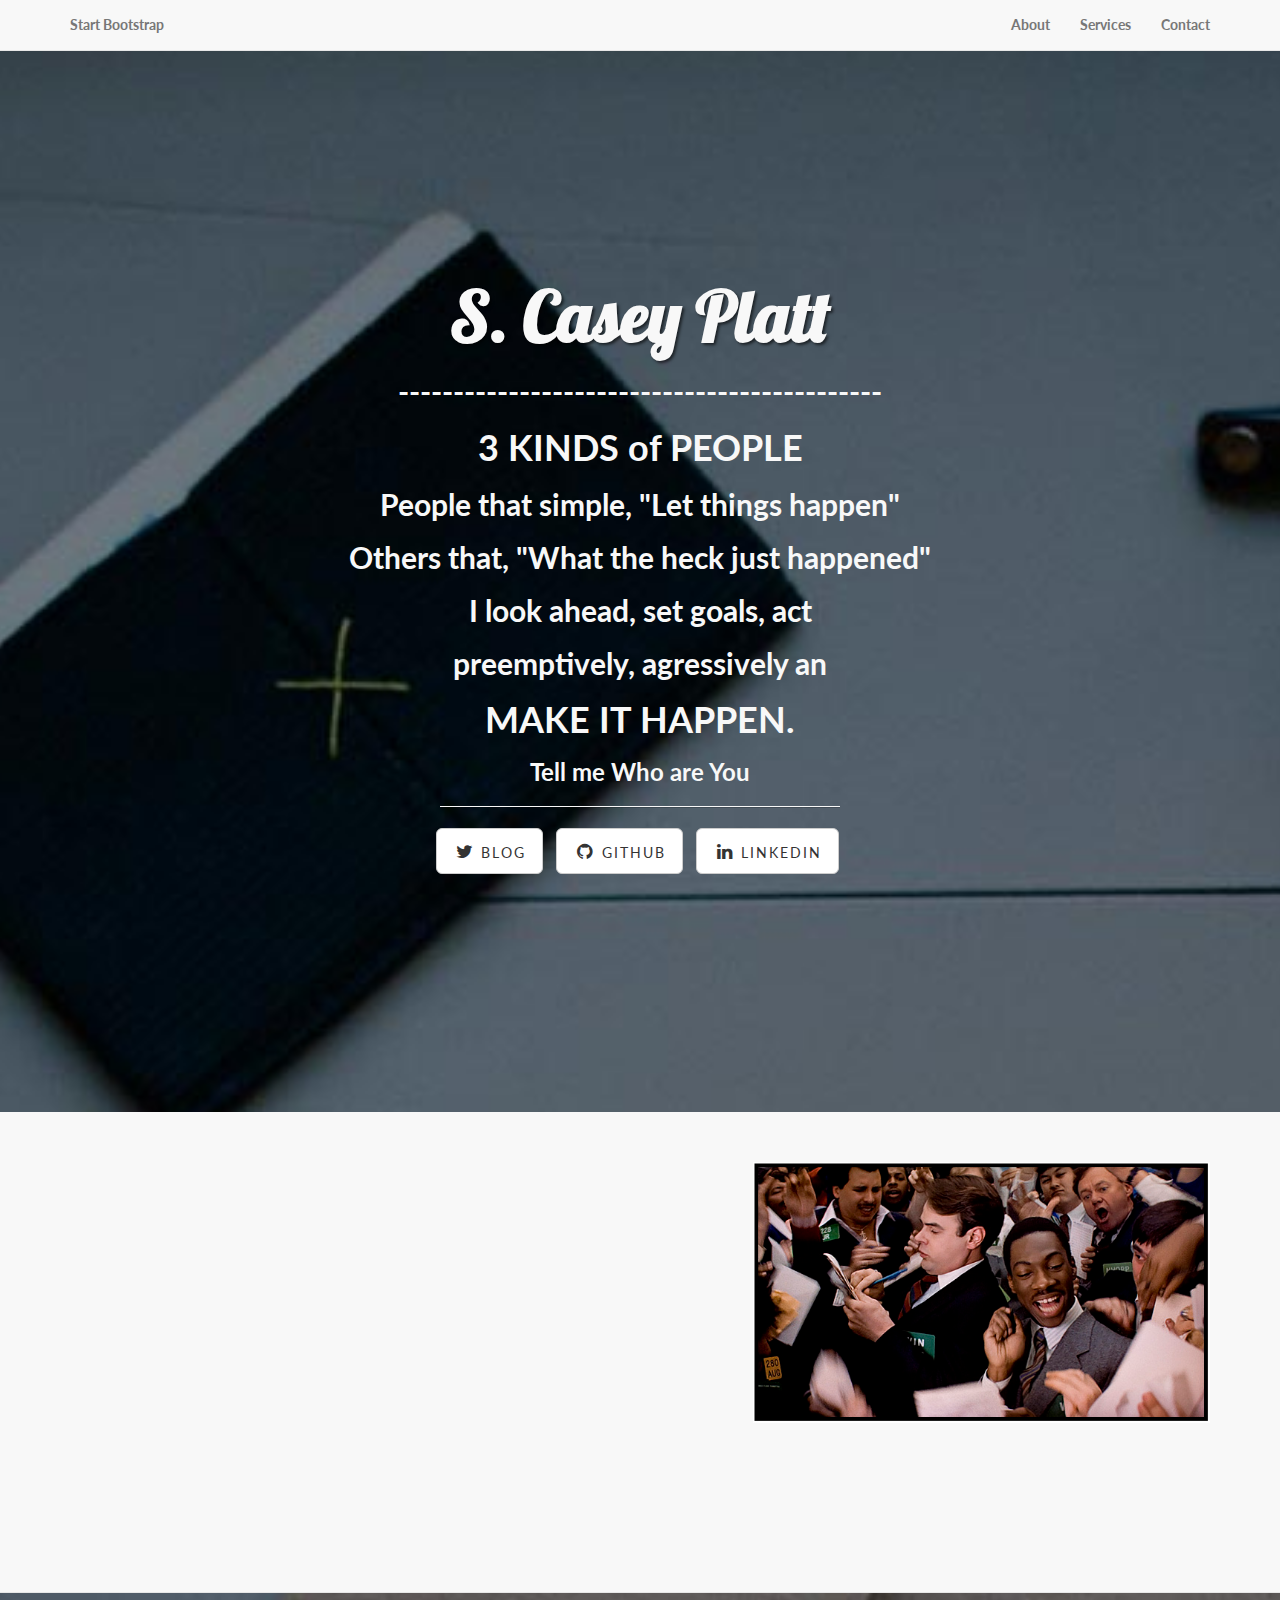
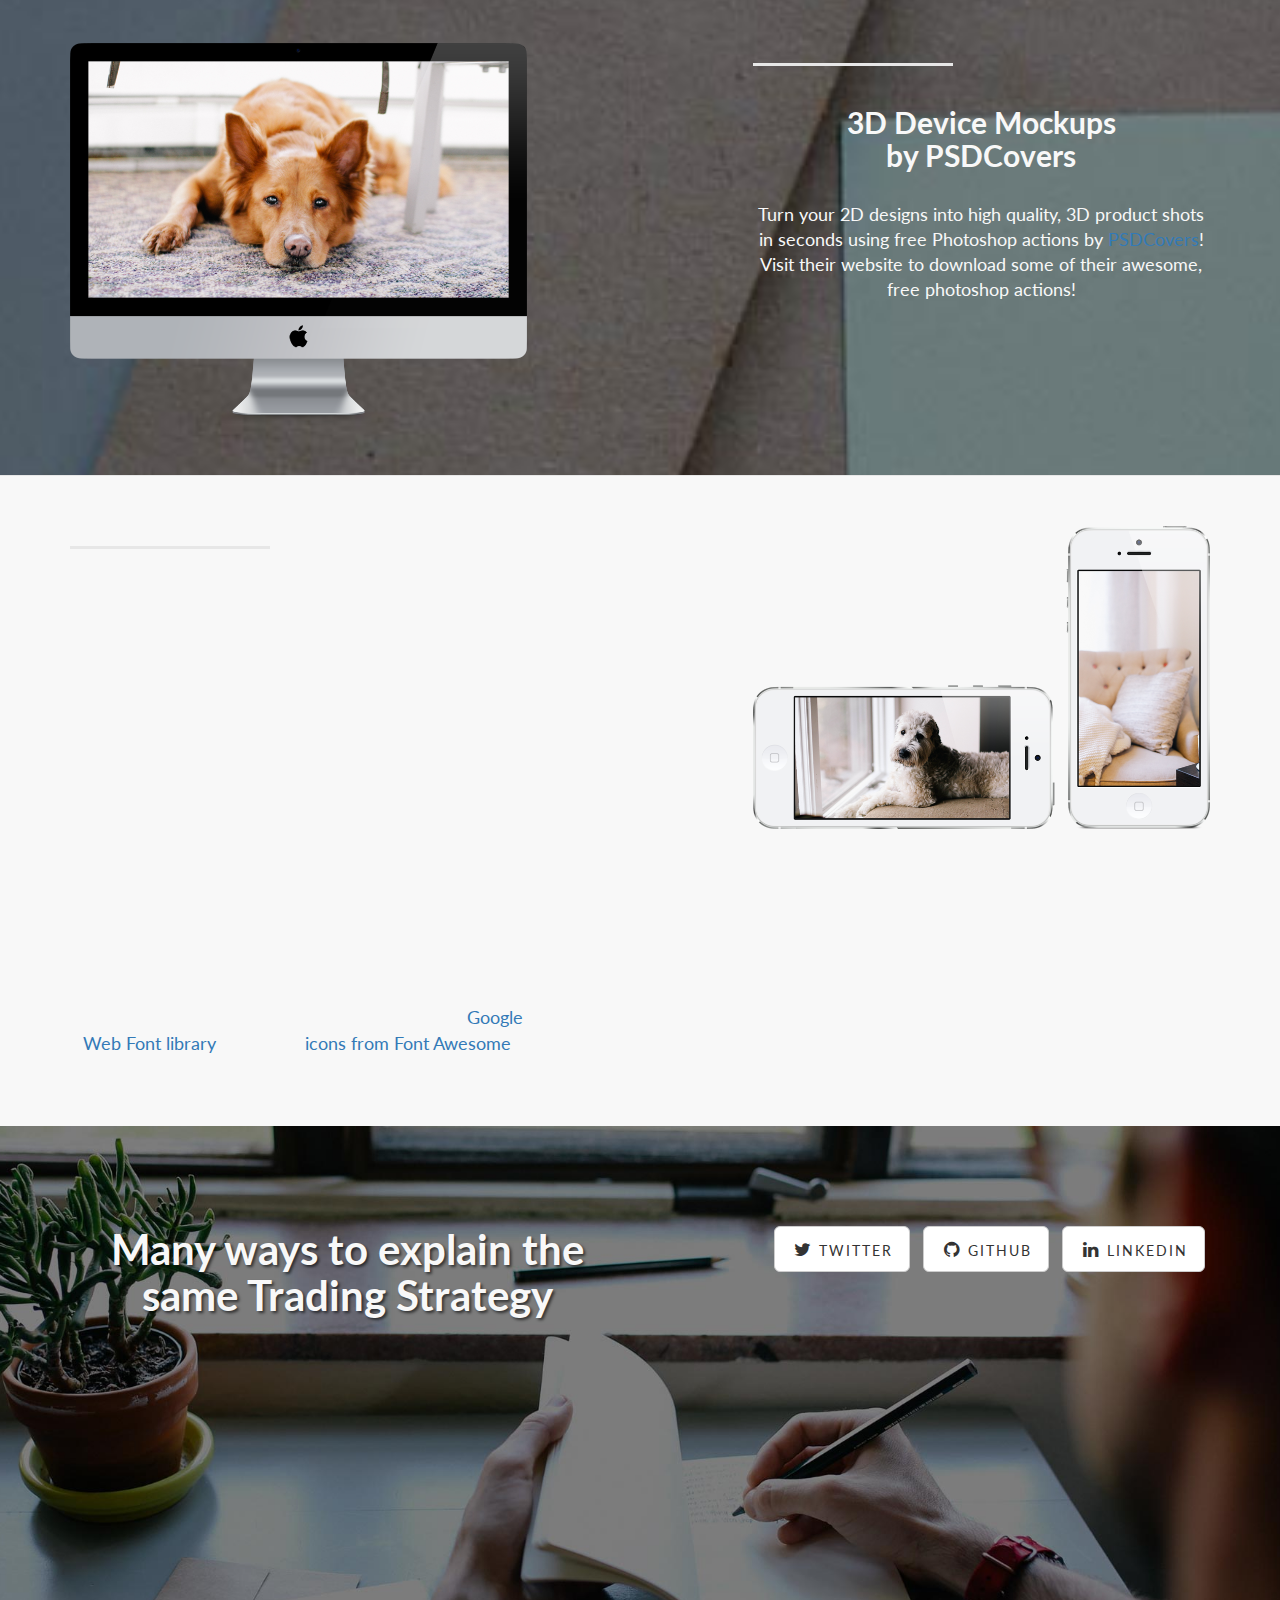
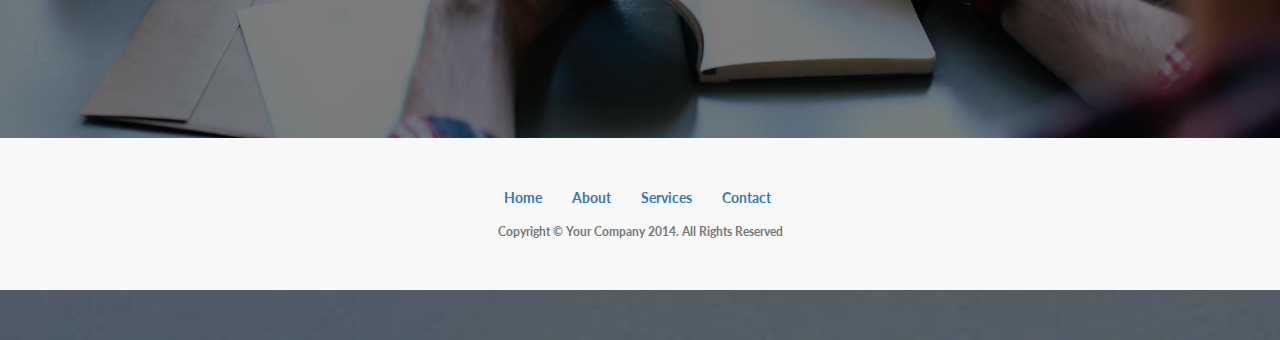
==== commit 4999cfb4: "boot strap" ====
--- a/index.html
+++ b/index.html
@@ -206,16 +206,7 @@
 
     </div>
     <!-- /.banner -->
-    <div class="animation">
-        <form>
-          <input type="radio" name="reference" id="ref-annulus">
-          <label for="ref-annulus">Annulus</label><br>
-          <input type="radio" name="reference" id="ref-planet" checked>
-          <label for="ref-planet">Planets</label><br>
-          <input type="radio" name="reference" id="ref-sun">
-          <label for="ref-sun">Sun</label>
-        </form>
-    </div>
+
 
     <!-- Footer -->
     <footer>
@@ -250,7 +241,8 @@
 
     <!-- Bootstrap Core JavaScript -->
     <script src="js/bootstrap.min.js"></script>
-    <script>
+    
+<script>
 
     var width = 960,
         height = 500,
@@ -347,6 +339,9 @@
     </script>
 
 
+
+
+
 </body>
 
 </html>
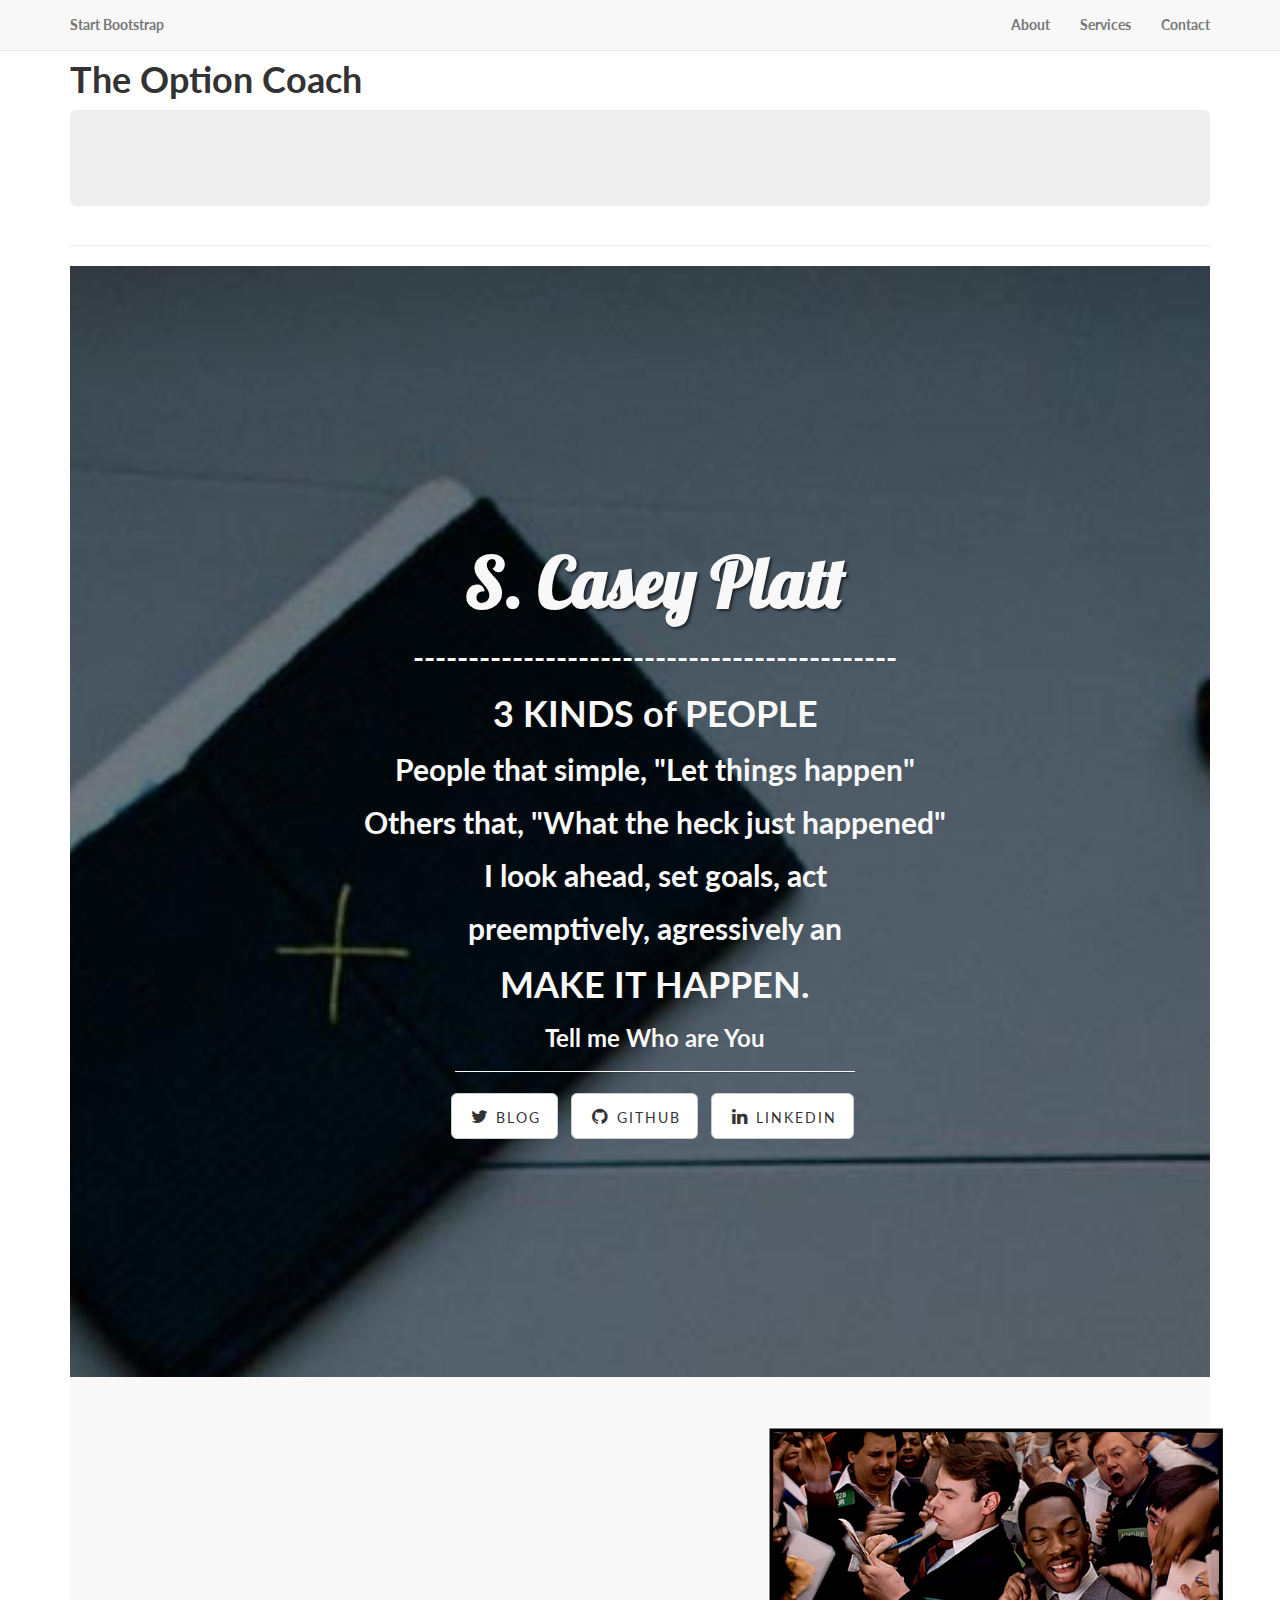
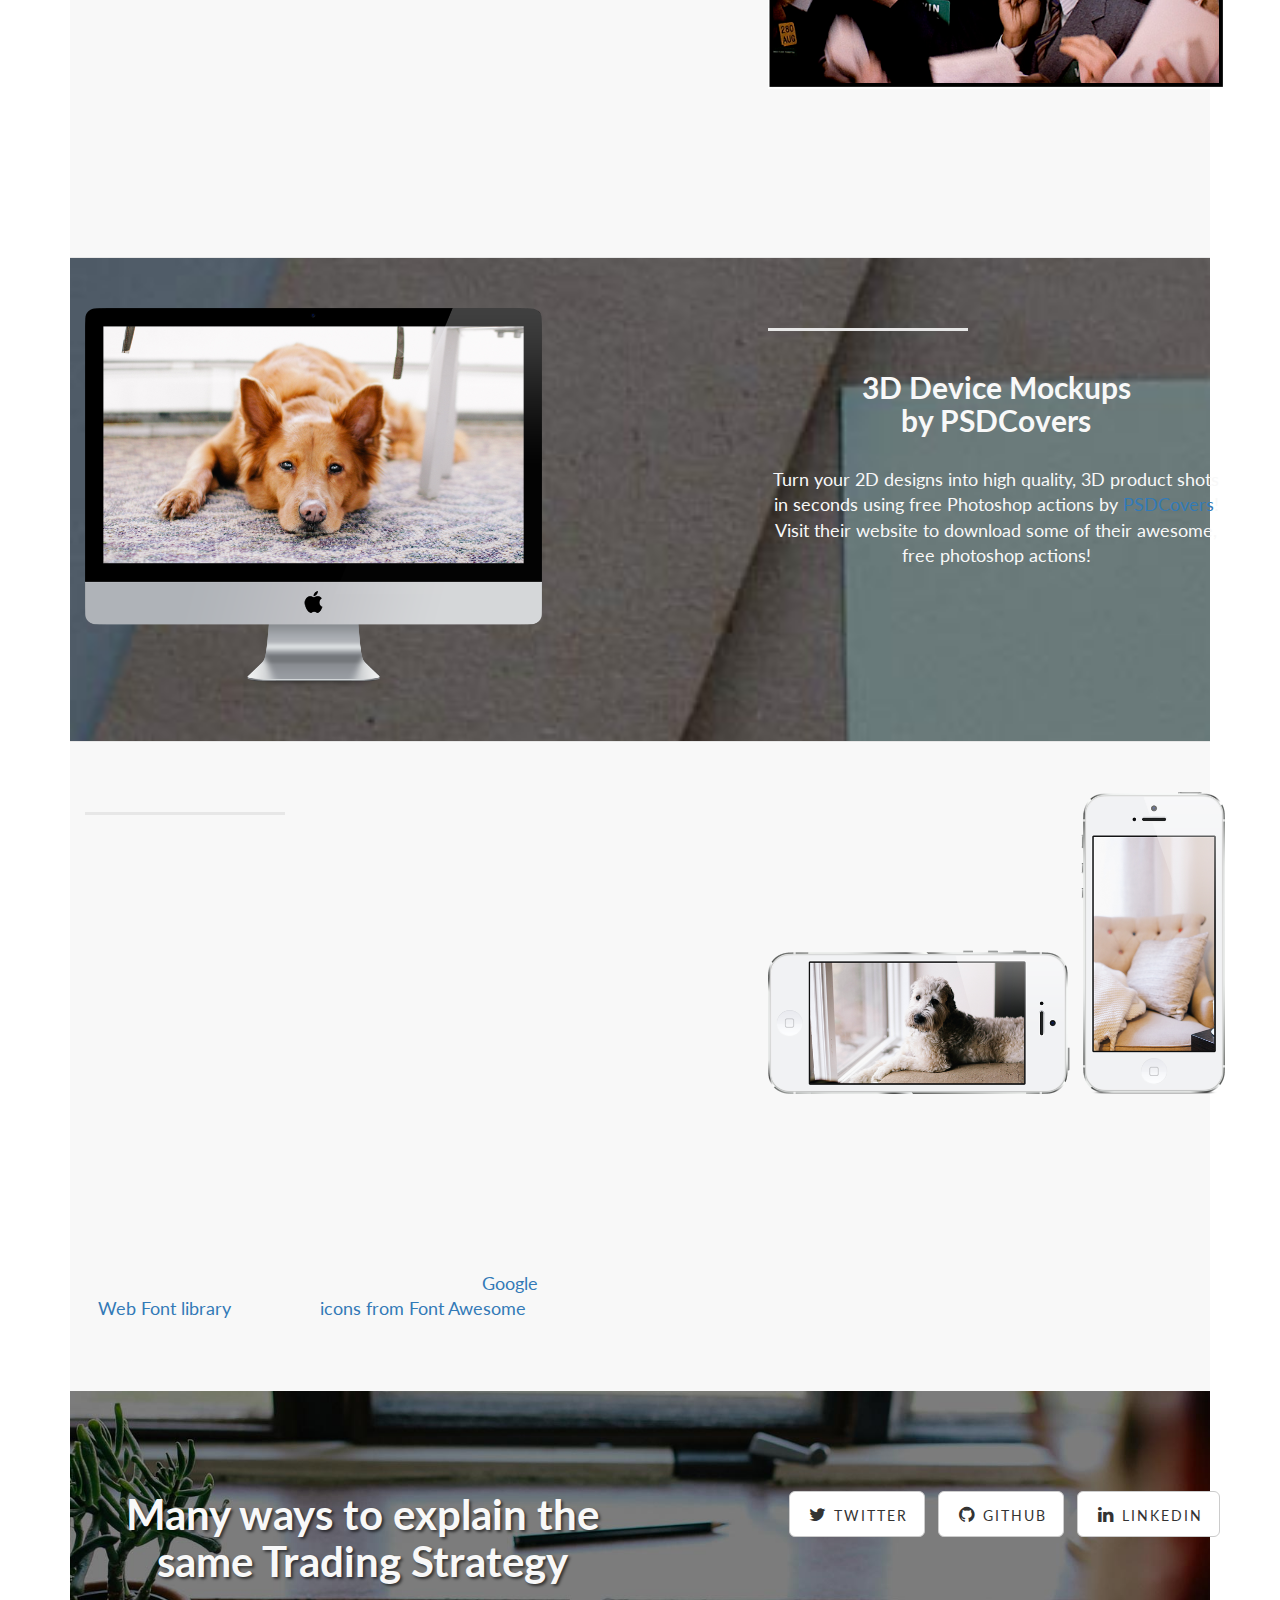
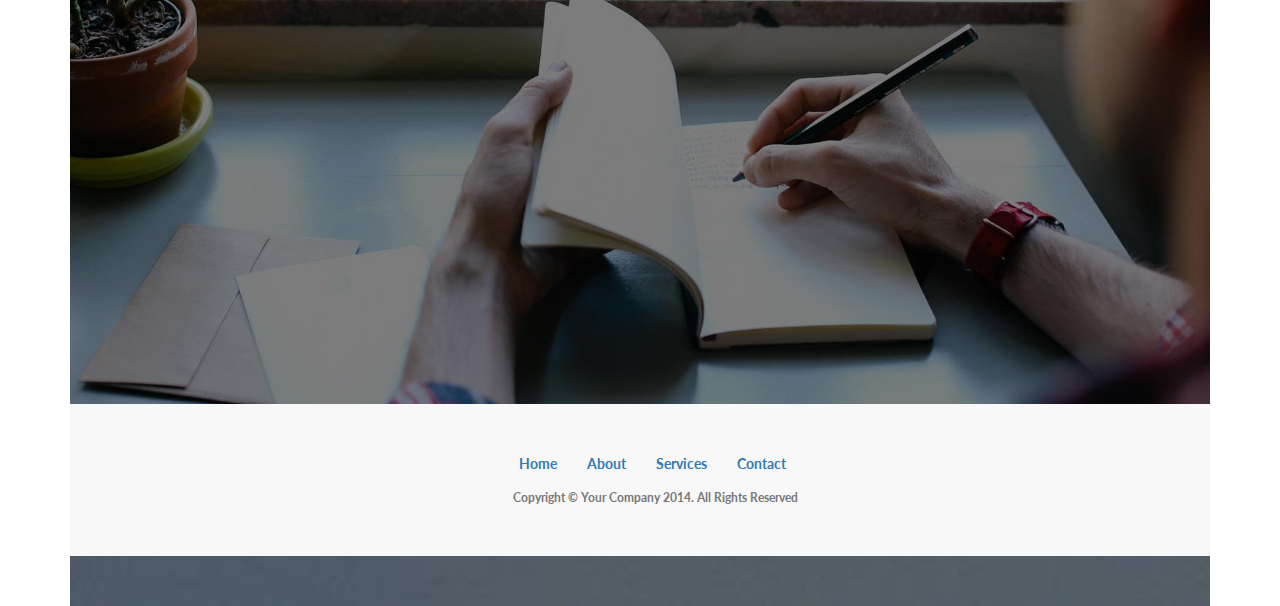
==== commit 18527d8f: "personel landing page" ====
--- a/index.html
+++ b/index.html
@@ -13,7 +13,7 @@
 
     <!-- Bootstrap Core CSS -->
     <link href="css/bootstrap.min.css" rel="stylesheet">
-
+"   <link https://maxcdn.bootstrapcdn.com/bootstrap/3.3.7/css/bootstrap.min.css">
     <!-- Custom CSS -->
     <link href="css/landing-page.css" rel="stylesheet">
     <link href="css/style.css" rel="stylesheet">
@@ -34,6 +34,18 @@
 </head>
 
 <body>
+
+<div class="container">
+
+<div class="page-header">
+<h1>The Option Coach</h1>
+
+<div class="jumbotron">
+
+
+</div>
+
+</div>
 
     <!-- Navigation -->
     <nav class="navbar navbar-default navbar-fixed-top topnav" role="navigation">
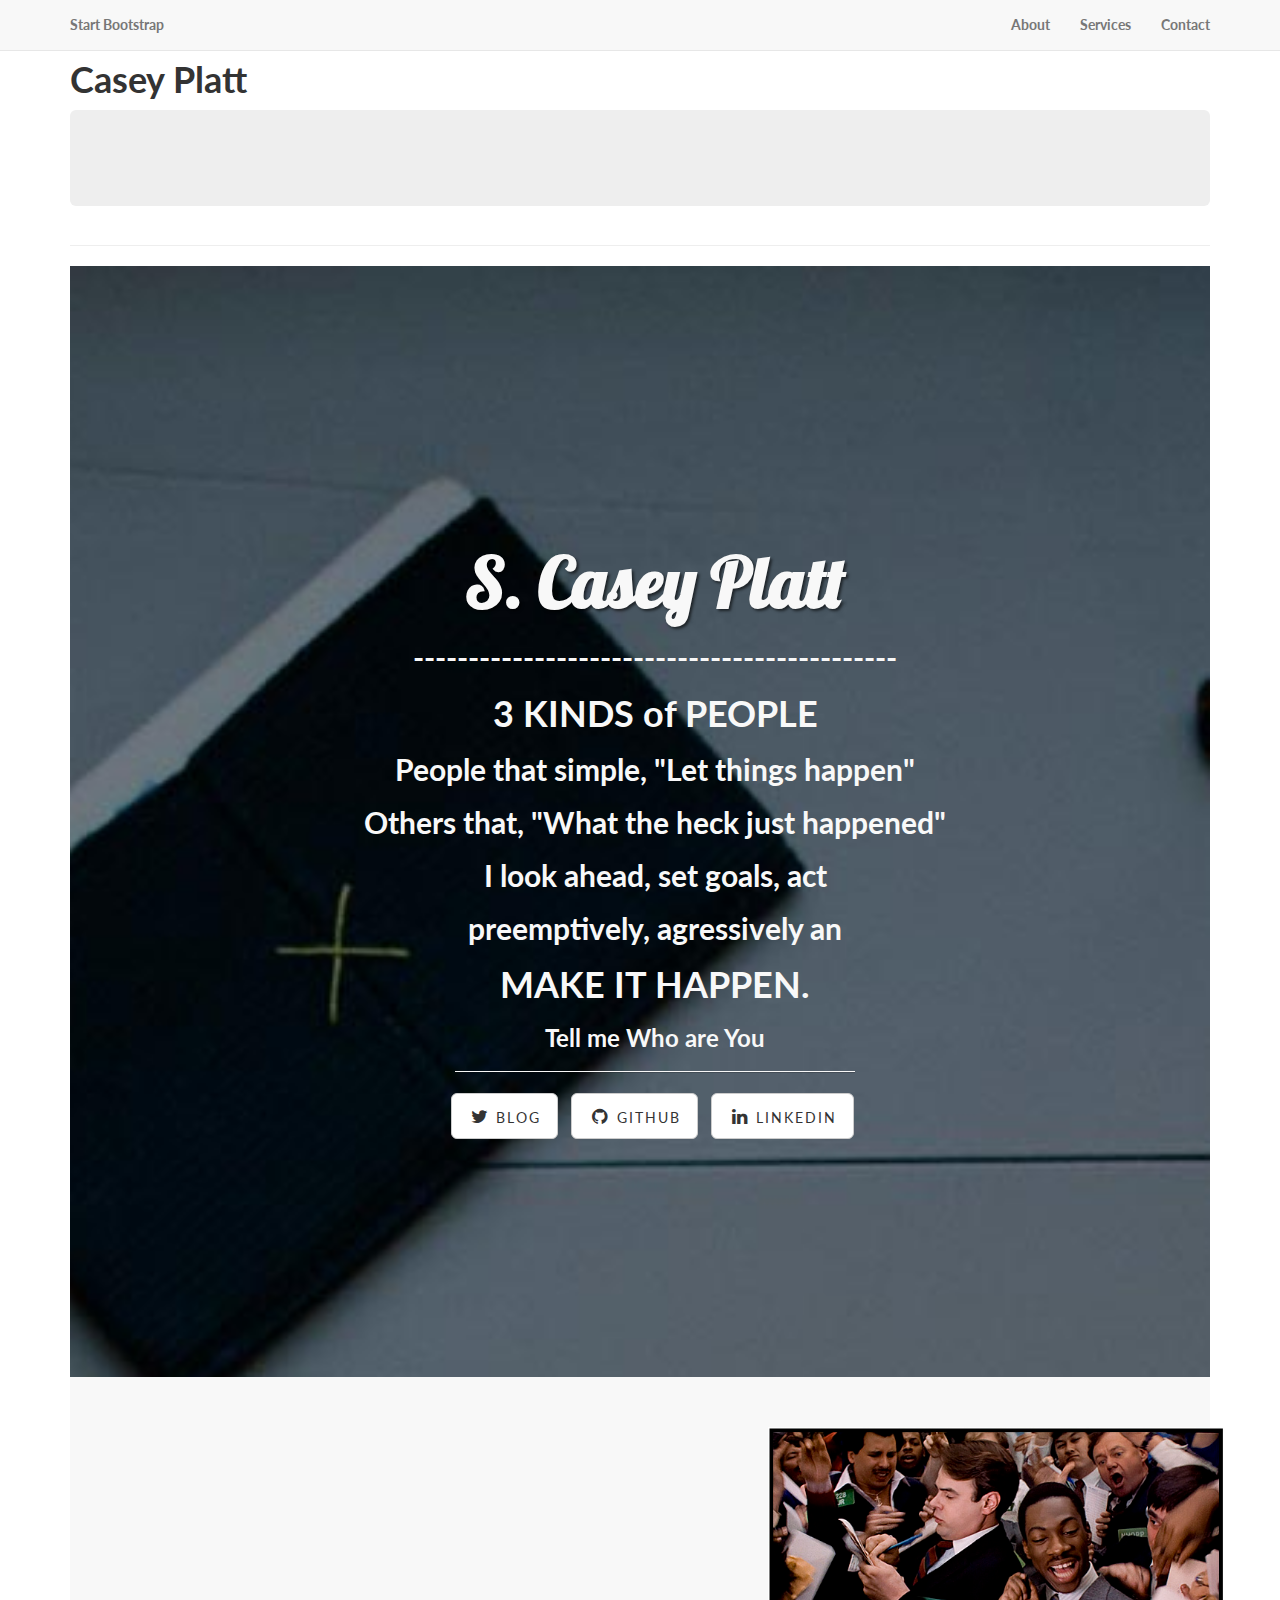
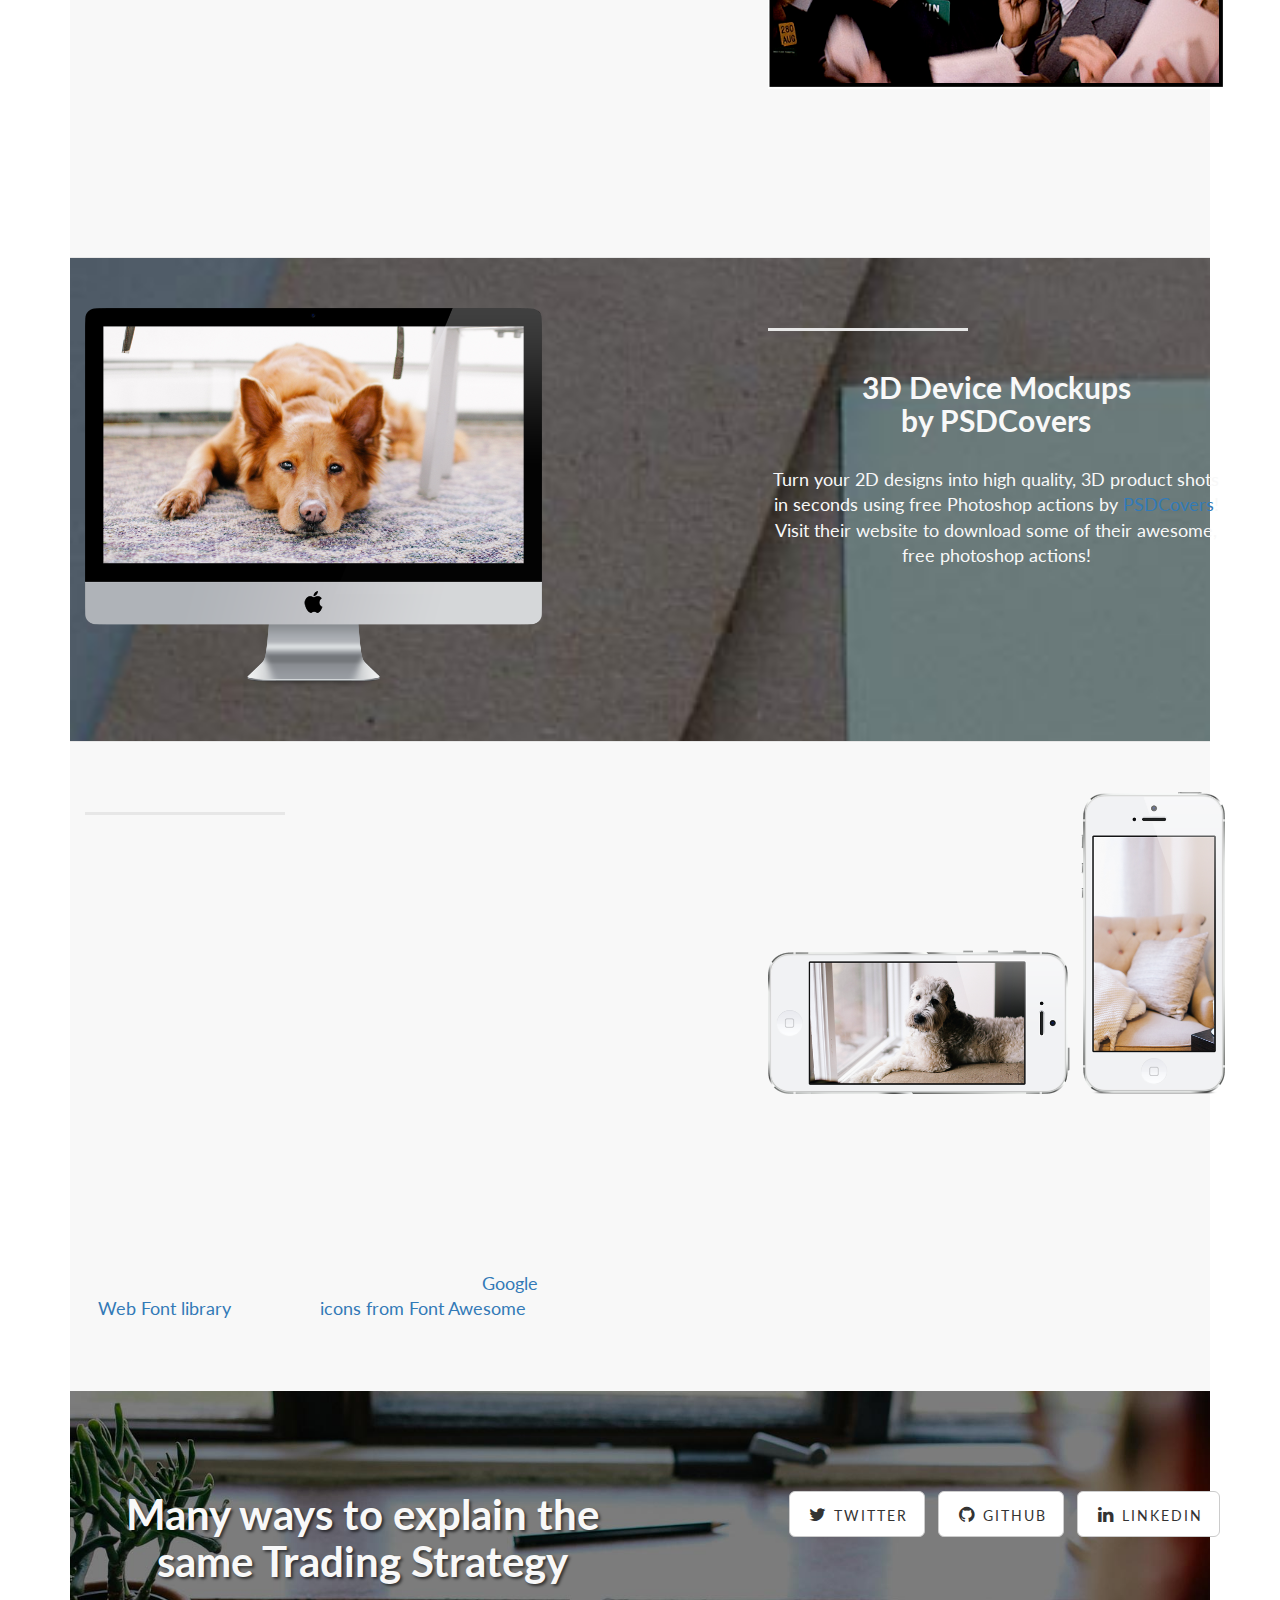
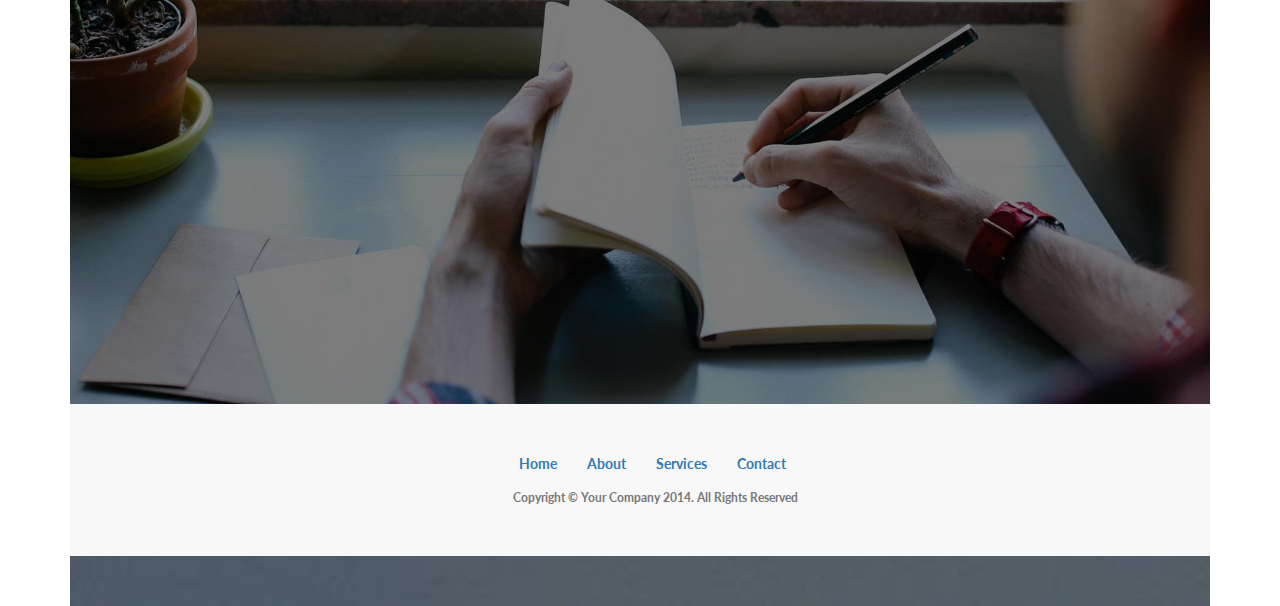
==== commit d83b07d0: "rebuild personal site" ====
--- a/index.html
+++ b/index.html
@@ -29,8 +29,7 @@
         <script src="https://oss.maxcdn.com/libs/html5shiv/3.7.0/html5shiv.js"></script>
         <script src="https://oss.maxcdn.com/libs/respond.js/1.4.2/respond.min.js"></script>
     <![endif]-->
-    <script src="https://d3js.org/d3.v4.min.js"></script>
-
+    <script src="http://code.highcharts.com/highcharts.js"></script>
 </head>
 
 <body>
@@ -38,7 +37,7 @@
 <div class="container">
 
 <div class="page-header">
-<h1>The Option Coach</h1>
+<h1>Casey Platt</h1>
 
 <div class="jumbotron">
 
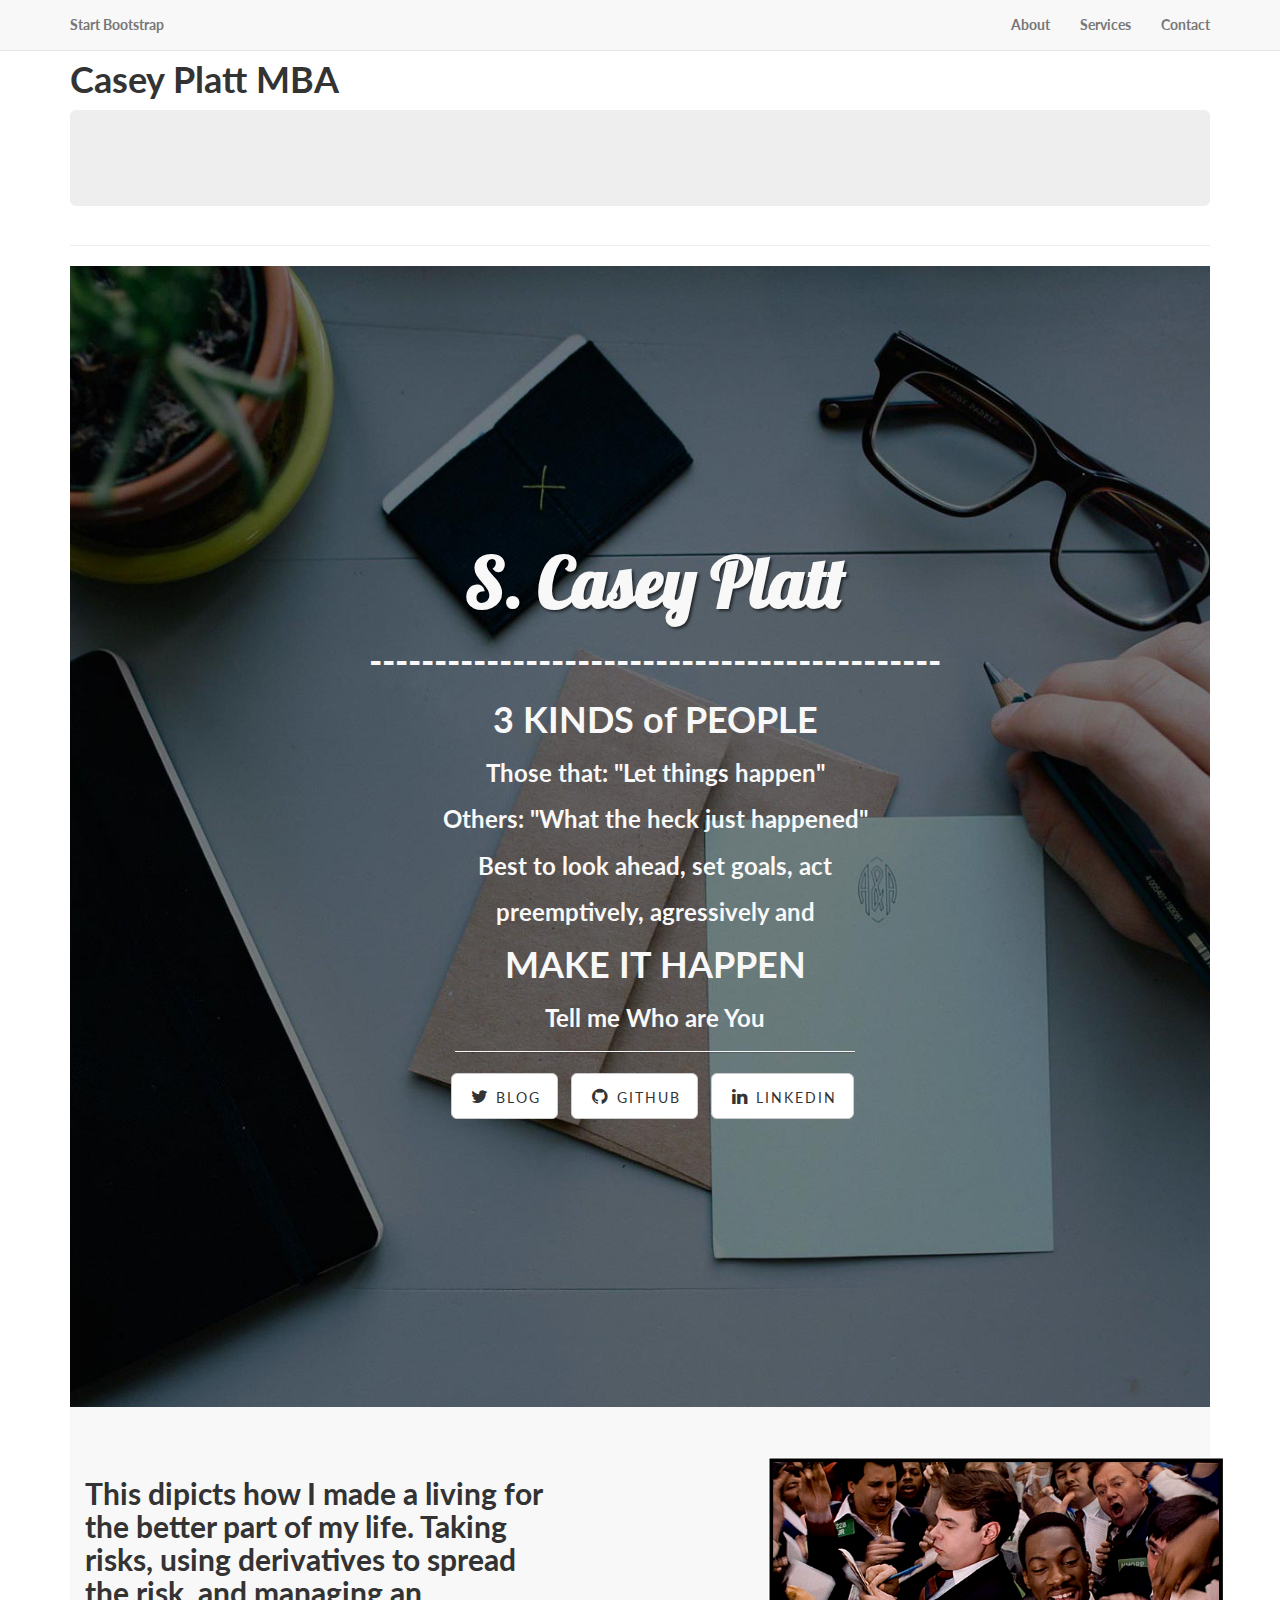
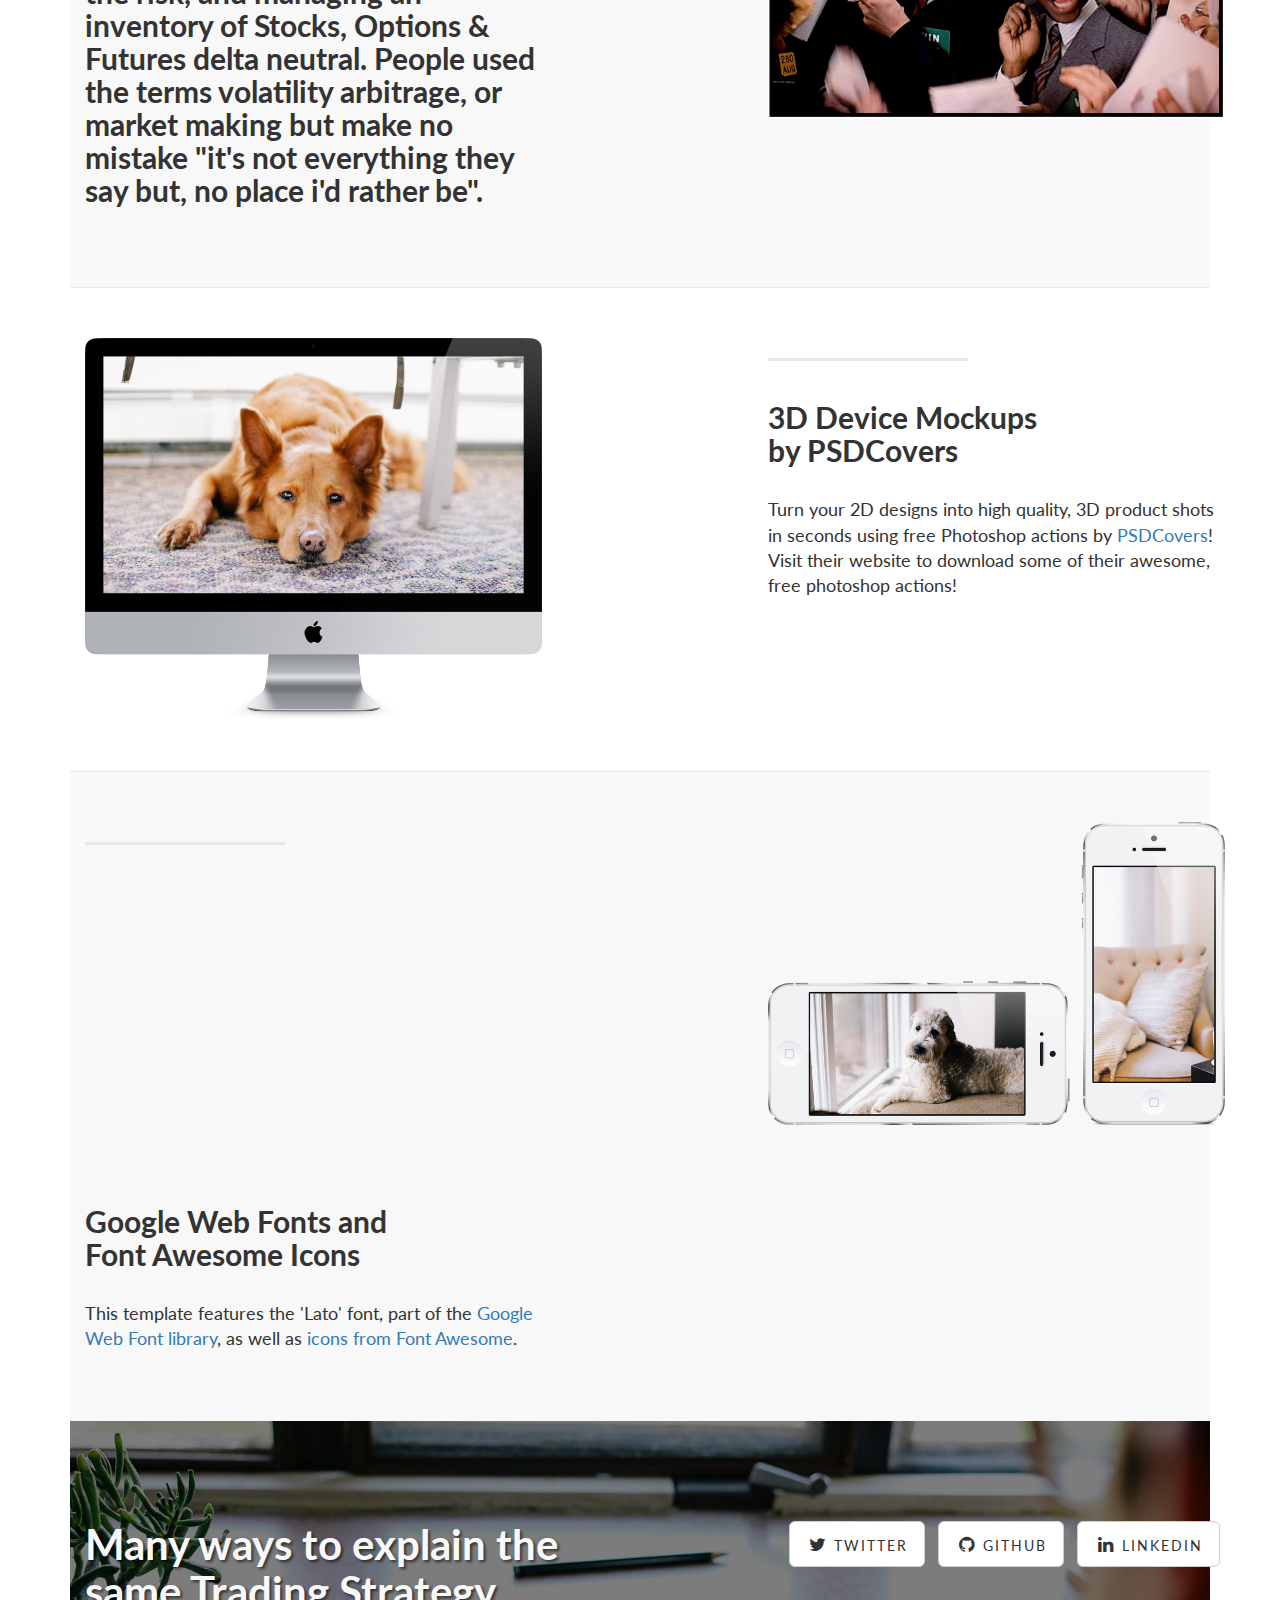
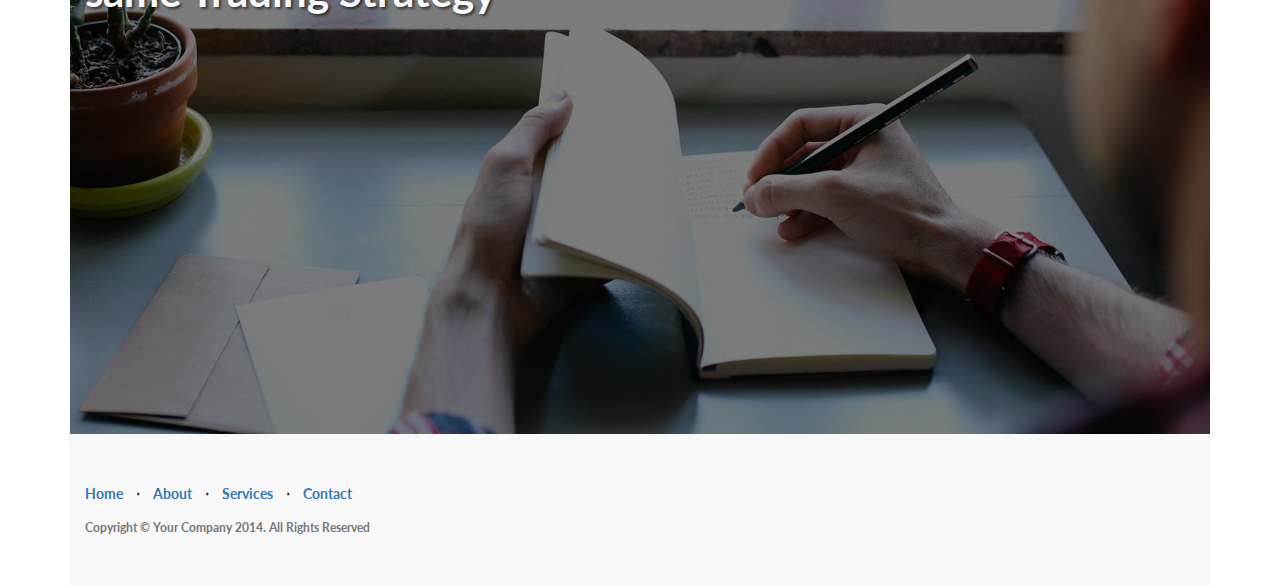
==== commit 41ef153a: "updated landing page" ====
--- a/index.html
+++ b/index.html
@@ -37,7 +37,7 @@
 <div class="container">
 
 <div class="page-header">
-<h1>Casey Platt</h1>
+<h1>Casey Platt   MBA</h1>
 
 <div class="jumbotron">
 
@@ -83,41 +83,40 @@
     <a name="about"></a>
     <div class="intro-header">
         <div class="container">
-
             <div class="row">
                 <div class="col-lg-12">
                     <div class="intro-message">
                         <h1 class="anything">
                         S. Casey Platt</h1>
                         <div> 
-                        <h2>--------------------------------------------</h2>
-                        <h1>         3 KINDS of PEOPLE                  </h1>
-                        <h2> People that simple, "Let things happen"</h2>
-                        <h2>Others that, "What the heck just happened"</h2>
-                          <h2>    I look ahead, set goals, act   </h2>
-                          <h2>    preemptively, agressively an   </h2>
-                          <h1>         MAKE IT HAPPEN.           </h1>
-                          <h3>       Tell me Who are You         </h3>
+                        <h1>--------------------------------------------</h1>
+                        <h1>             3 KINDS of PEOPLE                  </h1>
+                        <h3>       Those that: "Let things happen"</h3>
+                        <h3>    Others: "What the heck just happened"</h3>
+                        <h3>     Best to look ahead, set goals, act   </h3>
+                          <h3>      preemptively, agressively and   </h3>
+                          <h1>             MAKE IT HAPPEN          </h1>
+                          <h3>           Tell me Who are You         </h3>
                         <hr class="intro-divider">
                         <ul class="list-inline intro-social-buttons">
-                            <li>
+                             <li>
                                 <a href="https://medium.com/@caseyplatt" class="btn btn-default btn-lg"><i class="fa fa-twitter fa-fw"></i> <span class="network-name">Blog</span></a>
-                            </li>
-                            <li>
+                             </li>
+                              <li>
                                 <a href="https://github.com/SplashGordonMD" class="btn btn-default btn-lg"><i class="fa fa-github fa-fw"></i> <span class="network-name">Github</span></a>
-                            </li>
-                            <li>
+                              </li>
+                             <li>
                                 <a href="https://www.linkedin.com/in/casey-platt-91515118#" class="btn btn-default btn-lg"><i class="fa fa-linkedin fa-fw"></i> <span class="network-name">Linkedin</span></a>
-                            </li>
+                             </li>
                         </ul>
                     </div>
                 </div>
             </div>
-
-        </div>
-        <!-- /.container -->
-
-    </div>
+        </div>
+    </div>
+</div>    
+        <!-- /.container -->
+
     <!-- /.intro-header -->
 
     <!-- Page Content -->
@@ -252,6 +251,8 @@
 
     <!-- Bootstrap Core JavaScript -->
     <script src="js/bootstrap.min.js"></script>
+
+
     
 <script>
 
